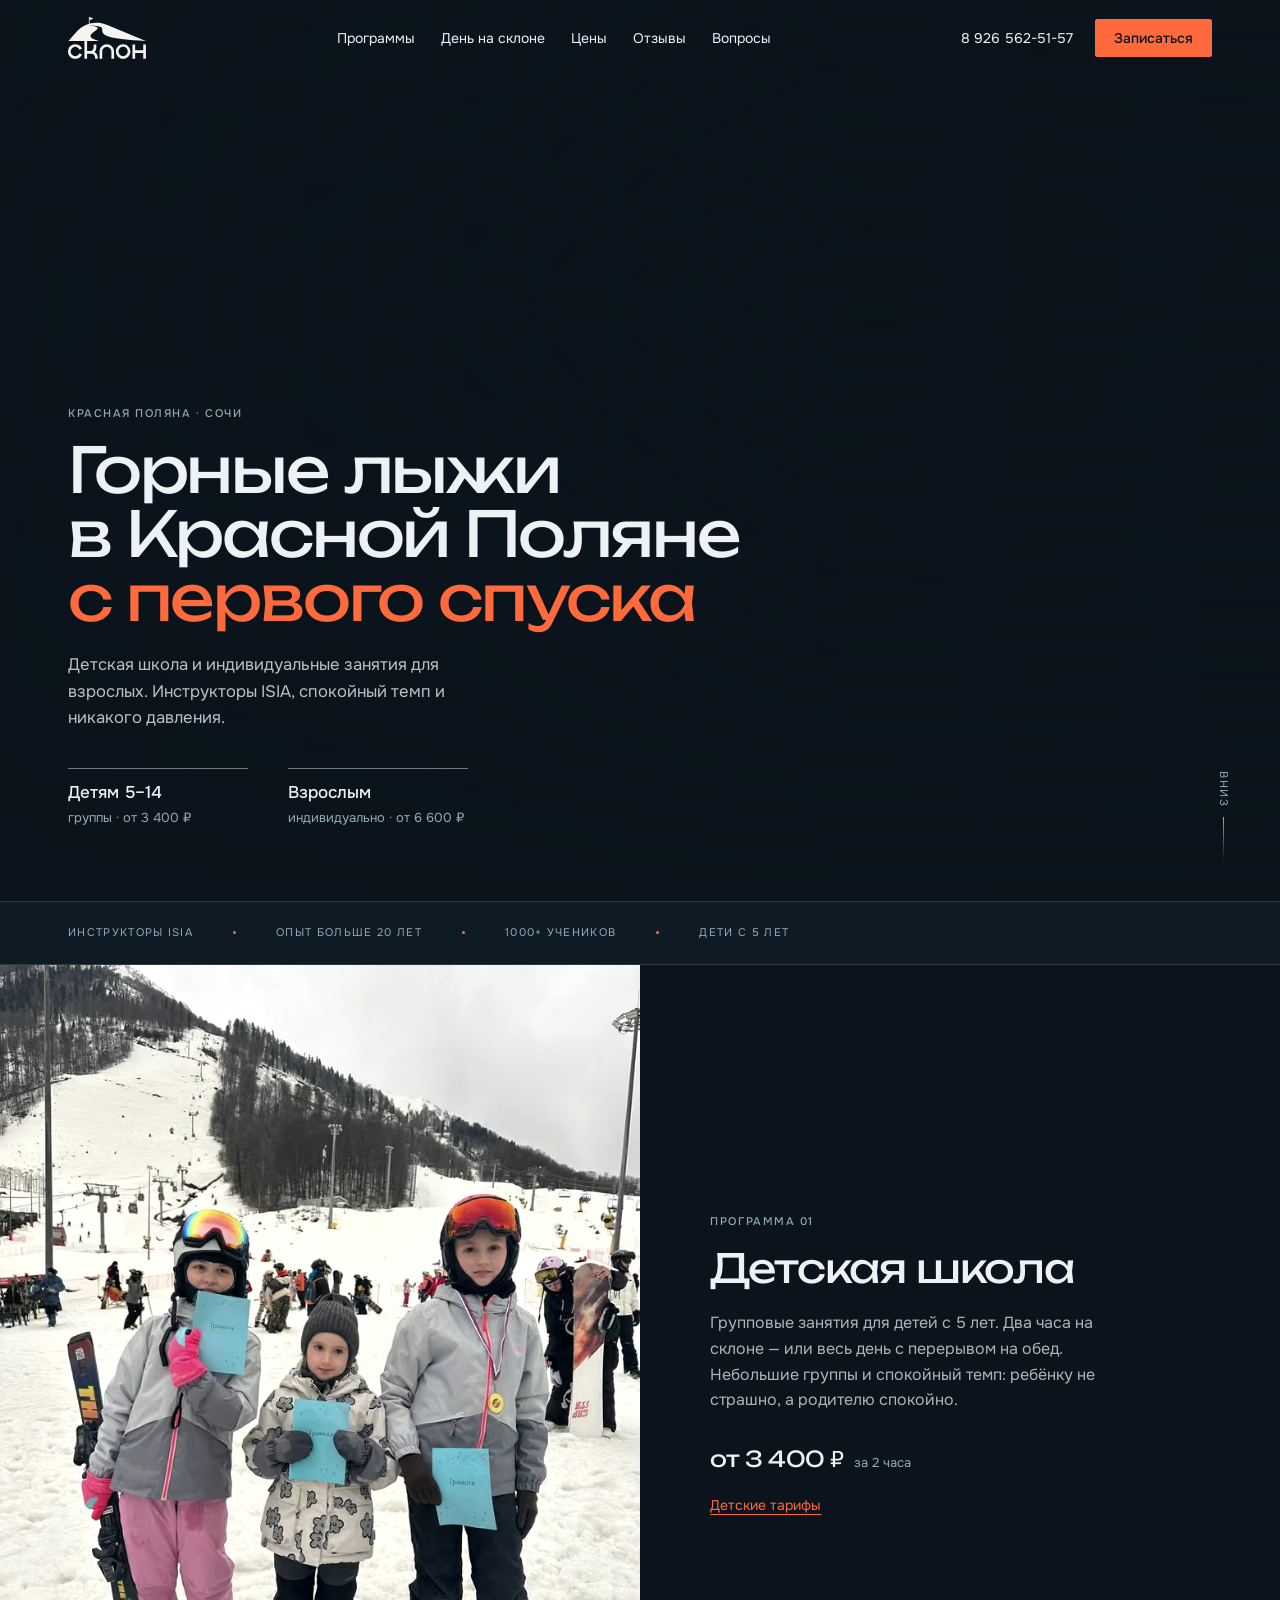
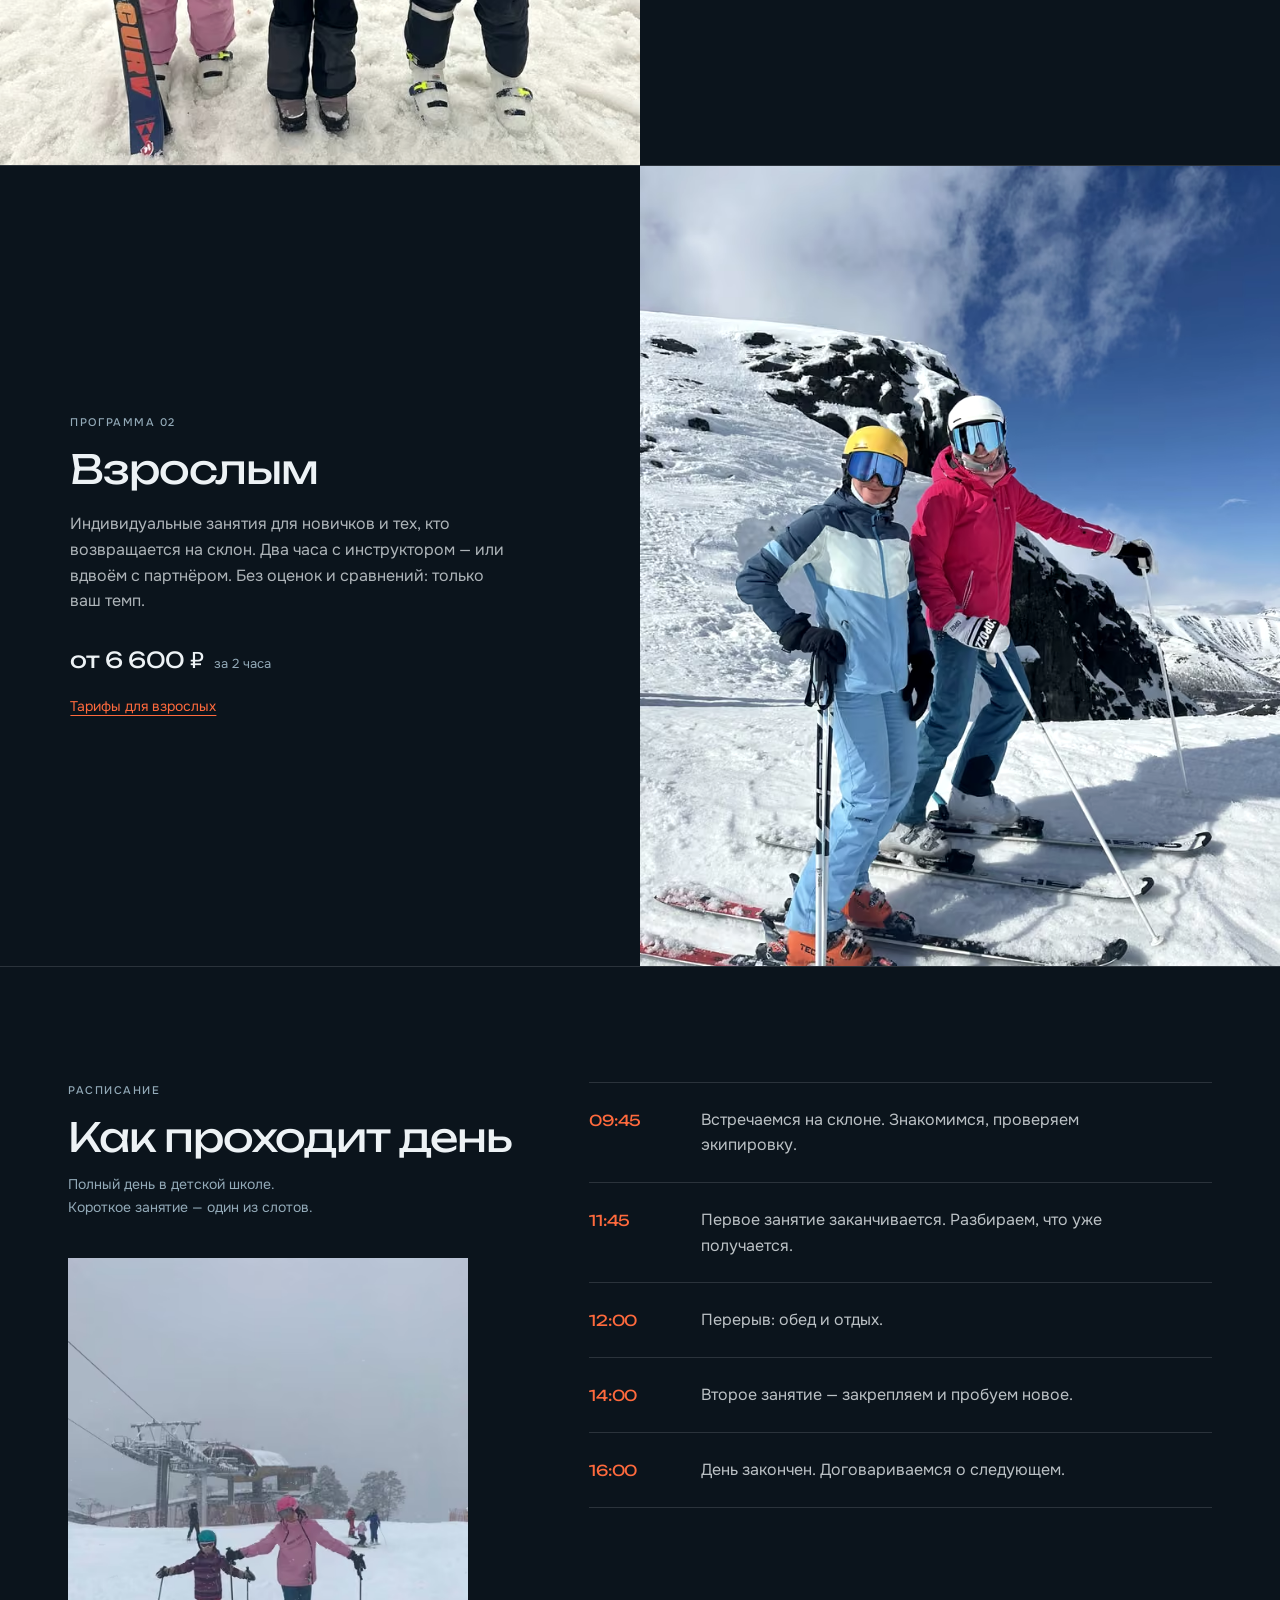
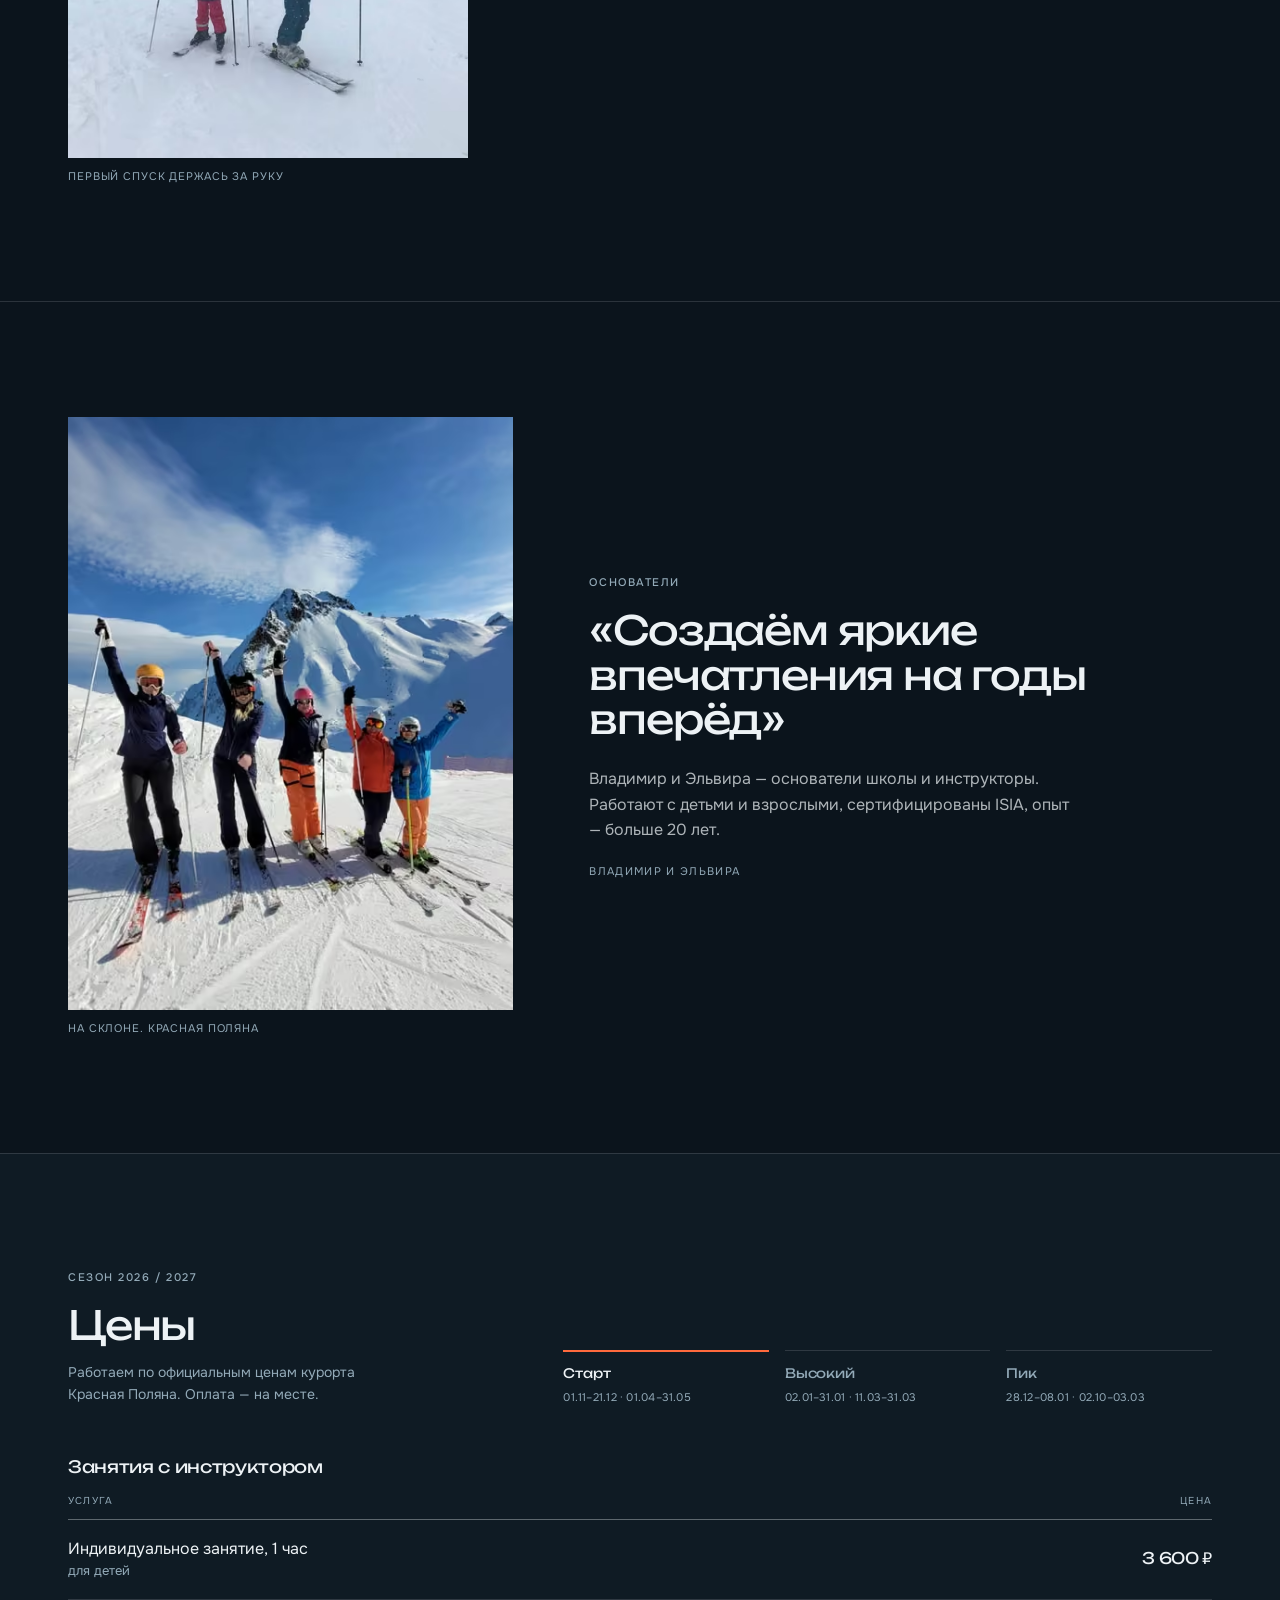
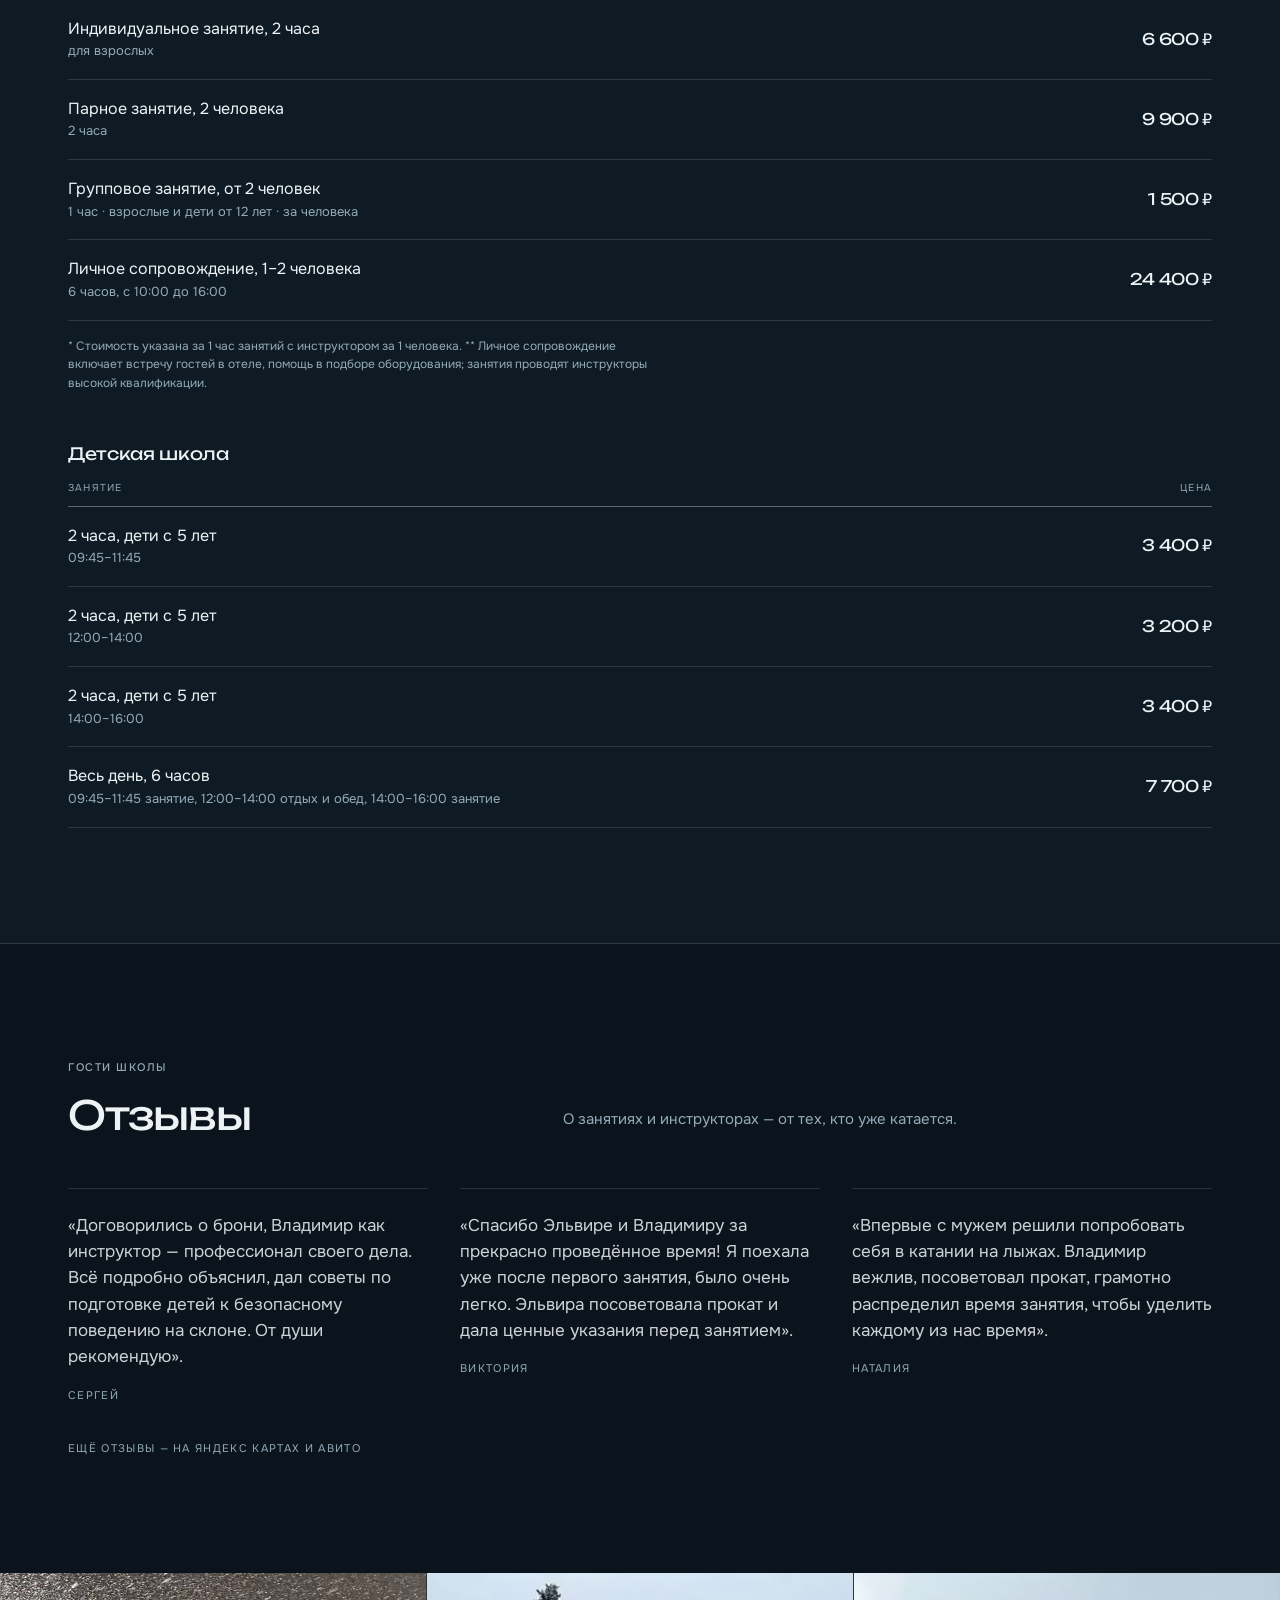
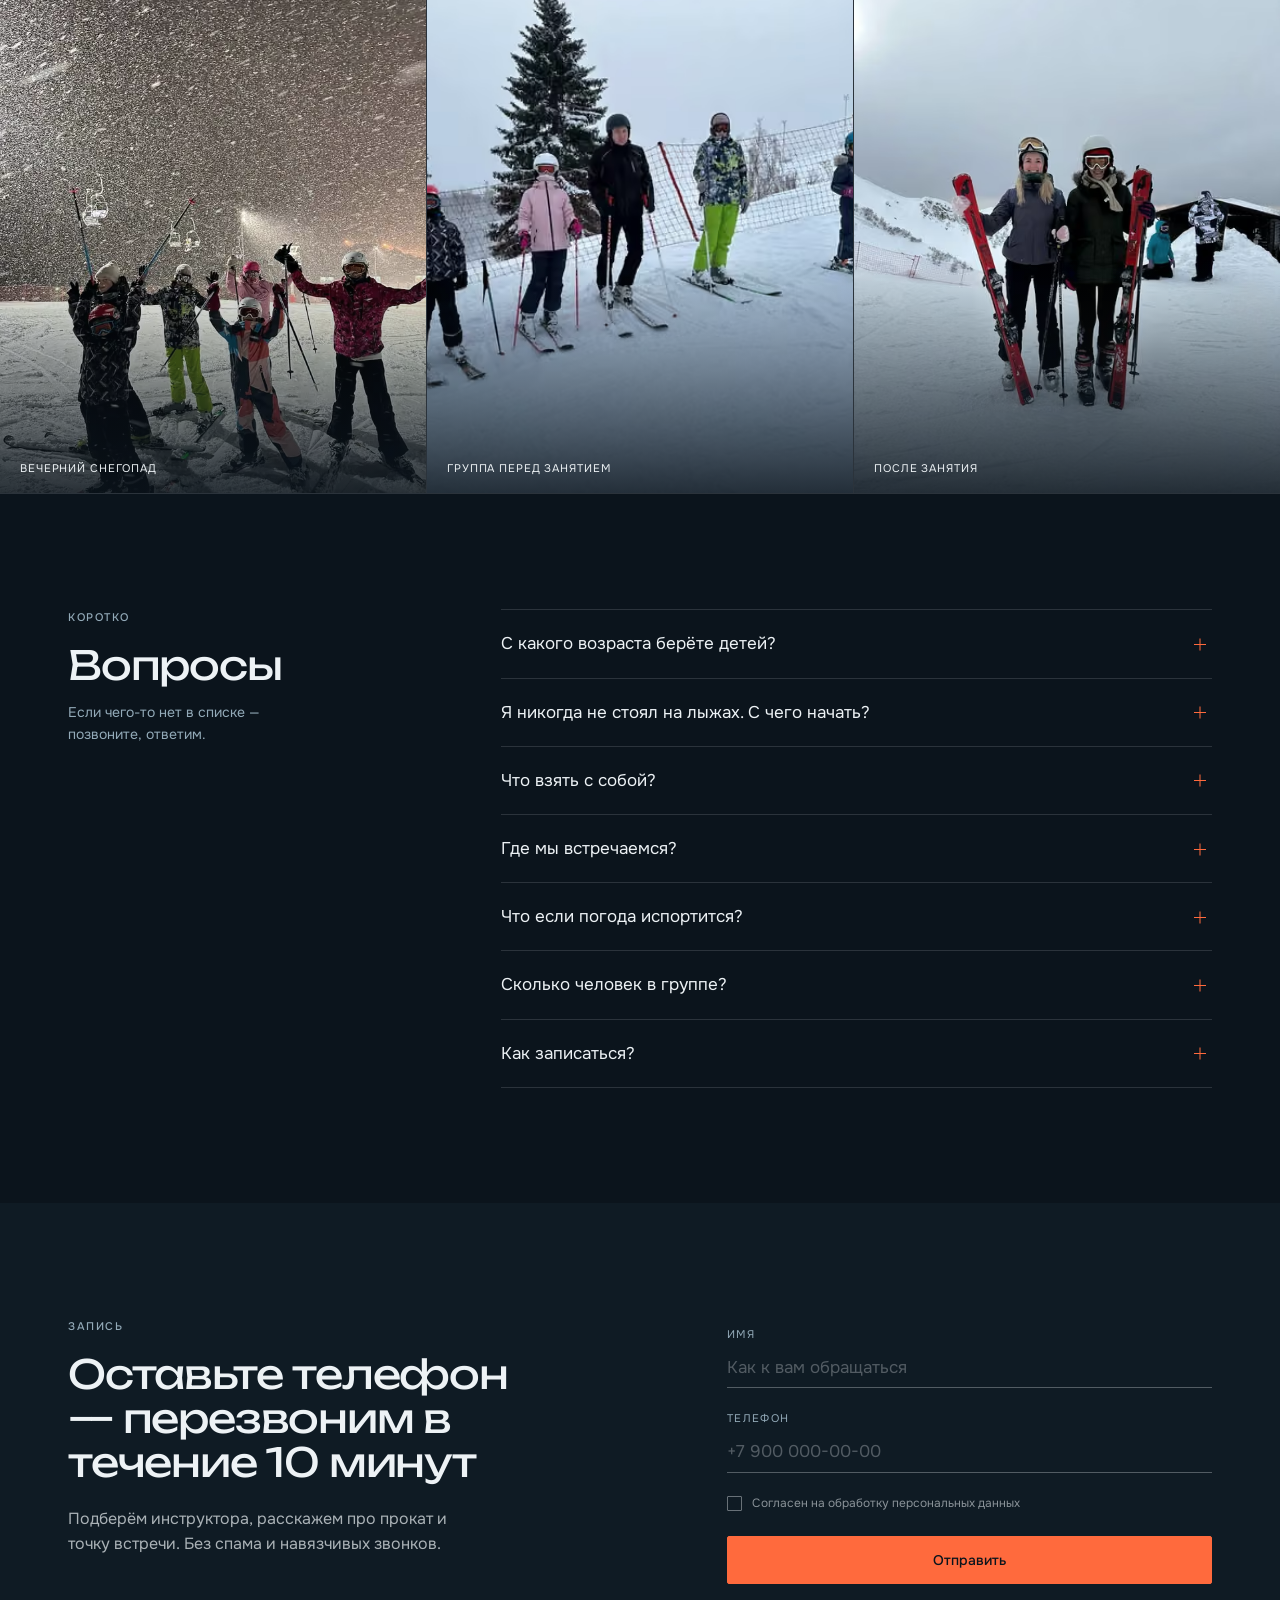
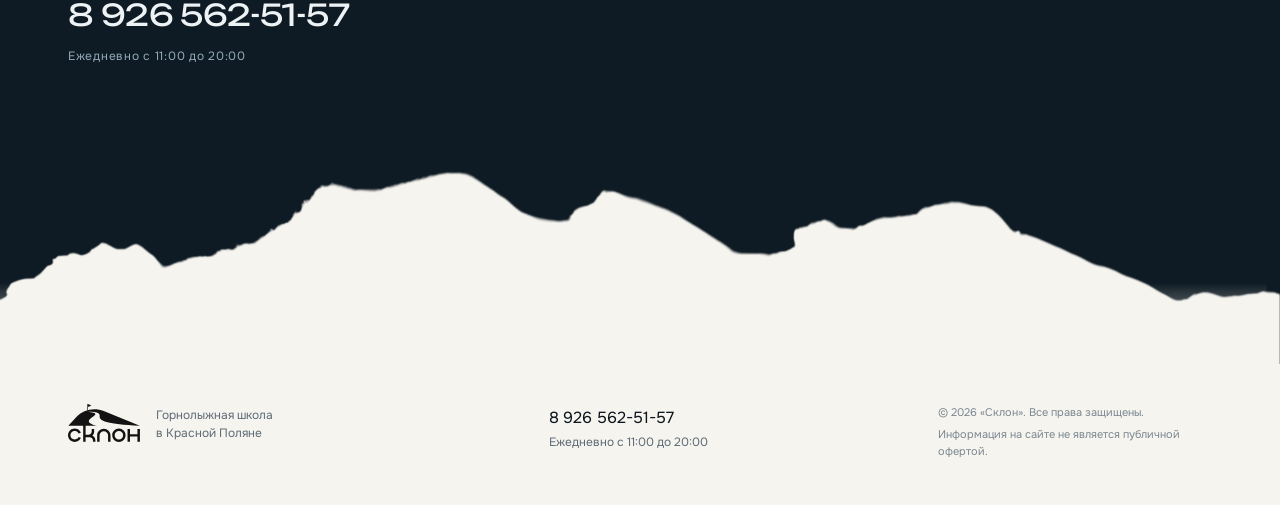
==== v1/index.html @ db945134 "Preview: three design variants" ====
<!DOCTYPE html>
<html lang="ru">
<head>
<meta charset="utf-8">
<meta name="viewport" content="width=device-width, initial-scale=1">
<title>Склон — горнолыжная школа в Красной Поляне. Дети и взрослые</title>
<meta name="description" content="Горнолыжная школа «Склон» в Красной Поляне: занятия для детей с 5 лет и взрослых. Инструкторы ISIA, опыт больше 20 лет. Индивидуально или в группе. Цены и запись.">
<meta name="theme-color" content="#0B141C">
<meta name="format-detection" content="telephone=no">
<meta property="og:type" content="website">
<meta property="og:title" content="Склон — горнолыжная школа в Красной Поляне">
<meta property="og:description" content="Детская школа и индивидуальные занятия для взрослых. Инструкторы ISIA, 1000+ учеников.">
<meta property="og:image" content="../assets/img/og-1200.jpg">
<link rel="icon" href="../assets/img/favicon.svg" type="image/svg+xml">
<link rel="preload" href="../assets/fonts/unbounded-400-cyr.woff2" as="font" type="font/woff2" crossorigin>
<link rel="preload" href="../assets/fonts/onest-400-cyr.woff2" as="font" type="font/woff2" crossorigin>
<link rel="preload" as="image" href="../assets/img/wide-2000.avif" type="image/avif">
<link rel="stylesheet" href="style.css">
<script>document.documentElement.classList.add('js')</script>
</head>
<body>
<a class="skip" href="#main">Перейти к содержанию</a>

<header class="hdr" id="top">
  <div class="wrap hdr__in">
    <a class="hdr__logo" href="#top" aria-label="Склон — на главную">
      <img src="../assets/img/logo-light.svg" alt="Склон" width="78" height="41">
    </a>
    <nav class="nav" aria-label="Основная навигация">
      <a href="#programs">Программы</a>
      <a href="#day">День на склоне</a>
      <a href="#prices">Цены</a>
      <a href="#reviews">Отзывы</a>
      <a href="#faq">Вопросы</a>
    </nav>
    <div class="hdr__side">
      <a class="hdr__tel" href="tel:+79265625157">8 926 562-51-57</a>
      <a class="btn btn--sm" href="#booking">Записаться</a>
      <button class="burger" type="button" aria-expanded="false" aria-controls="mnav" aria-label="Открыть меню">
        <span></span><span></span>
      </button>
    </div>
  </div>
  <div class="mnav" id="mnav" aria-hidden="true">
    <nav class="mnav__nav" aria-label="Мобильная навигация">
      <a href="#programs">Программы</a>
      <a href="#day">День на склоне</a>
      <a href="#prices">Цены</a>
      <a href="#reviews">Отзывы</a>
      <a href="#faq">Вопросы</a>
    </nav>
    <div class="mnav__foot">
      <a class="mnav__tel" href="tel:+79265625157">8 926 562-51-57</a>
      <a class="btn" href="#booking">Записаться</a>
    </div>
  </div>
</header>

<main id="main">

  <section class="hero">
    <div class="hero__bg">
      <picture>
        <source type="image/avif" srcset="../assets/img/wide-1000.avif 1000w, ../assets/img/wide-1600.avif 1600w, ../assets/img/wide-2000.avif 2000w" sizes="100vw">
        <source type="image/webp" srcset="../assets/img/wide-1000.webp 1000w, ../assets/img/wide-1600.webp 1600w, ../assets/img/wide-2000.webp 2000w" sizes="100vw">
        <img src="../assets/img/wide-2000.jpg" width="2000" height="1125" alt="Две лыжницы на вершине в солнечный день" fetchpriority="high" decoding="async">
      </picture>
    </div>
    <div class="wrap hero__content">
      <p class="kicker">Красная Поляна · Сочи</p>
      <h1 class="hero__title">
        <span class="line">Горные лыжи</span>
        <span class="line">в Красной Поляне</span>
        <span class="line"><em>с первого спуска</em></span>
      </h1>
      <p class="hero__lead">Детская школа и индивидуальные занятия для взрослых. Инструкторы ISIA, спокойный темп и никакого давления.</p>
      <div class="doors">
        <a class="door" href="#kids"><span class="door__t">Детям 5–14</span><span class="door__s">группы · от 3 400 ₽</span></a>
        <a class="door" href="#adults"><span class="door__t">Взрослым</span><span class="door__s">индивидуально · от 6 600 ₽</span></a>
      </div>
    </div>
    <div class="hero__scroll" aria-hidden="true"><span>Вниз</span></div>
  </section>

  <div class="ribbon">
    <div class="wrap ribbon__in">
      <span>Инструкторы ISIA</span>
      <span>Опыт больше 20 лет</span>
      <span>1000+ учеников</span>
      <span>Дети с 5 лет</span>
    </div>
  </div>

  <section id="programs">
    <article class="program" id="kids">
      <figure class="program__media">
        <picture>
          <source type="image/avif" srcset="../assets/img/kids-520.avif 520w, ../assets/img/kids-780.avif 780w" sizes="(max-width: 900px) 100vw, 50vw">
          <source type="image/webp" srcset="../assets/img/kids-520.webp 520w, ../assets/img/kids-780.webp 780w" sizes="(max-width: 900px) 100vw, 50vw">
          <img src="../assets/img/kids-780.jpg" width="780" height="975" alt="Трое детей с грамотами после занятия на снегу" loading="lazy" decoding="async">
        </picture>
      </figure>
      <div class="program__text">
        <p class="kicker">Программа 01</p>
        <h2 class="h2">Детская школа</h2>
        <p class="program__lead">Групповые занятия для детей с 5 лет. Два часа на склоне — или весь день с перерывом на обед. Небольшие группы и спокойный темп: ребёнку не страшно, а родителю спокойно.</p>
        <p class="program__price">от 3 400 ₽ <span>за 2 часа</span></p>
        <a class="link" href="#prices">Детские тарифы</a>
      </div>
    </article>

    <article class="program program--rev" id="adults">
      <figure class="program__media">
        <picture>
          <source type="image/avif" srcset="../assets/img/adults-520.avif 520w, ../assets/img/adults-780.avif 780w" sizes="(max-width: 900px) 100vw, 50vw">
          <source type="image/webp" srcset="../assets/img/adults-520.webp 520w, ../assets/img/adults-780.webp 780w" sizes="(max-width: 900px) 100vw, 50vw">
          <img src="../assets/img/adults-780.jpg" width="780" height="975" alt="Две лыжницы на вершине в солнечный день" loading="lazy" decoding="async">
        </picture>
      </figure>
      <div class="program__text">
        <p class="kicker">Программа 02</p>
        <h2 class="h2">Взрослым</h2>
        <p class="program__lead">Индивидуальные занятия для новичков и тех, кто возвращается на склон. Два часа с инструктором — или вдвоём с партнёром. Без оценок и сравнений: только ваш темп.</p>
        <p class="program__price">от 6 600 ₽ <span>за 2 часа</span></p>
        <a class="link" href="#prices">Тарифы для взрослых</a>
      </div>
    </article>
  </section>

  <section class="day" id="day">
    <div class="wrap day__grid">
      <div class="day__text">
        <p class="kicker">Расписание</p>
        <h2 class="h2">Как проходит день</h2>
        <p class="day__note">Полный день в детской школе. Короткое занятие — один из слотов.</p>
        <figure class="day__media">
          <picture>
            <source type="image/avif" srcset="../assets/img/day-480.avif 480w, ../assets/img/day-720.avif 720w" sizes="(max-width: 900px) 100vw, 36vw">
            <source type="image/webp" srcset="../assets/img/day-480.webp 480w, ../assets/img/day-720.webp 720w" sizes="(max-width: 900px) 100vw, 36vw">
            <img src="../assets/img/day-720.jpg" width="720" height="900" alt="Инструктор держит за руку ребёнка на склоне во время снегопада" loading="lazy" decoding="async">
          </picture>
          <figcaption>Первый спуск держась за руку</figcaption>
        </figure>
      </div>
      <ol class="timeline">
        <li><span class="timeline__time">09:45</span><p>Встречаемся на склоне. Знакомимся, проверяем экипировку.</p></li>
        <li><span class="timeline__time">11:45</span><p>Первое занятие заканчивается. Разбираем, что уже получается.</p></li>
        <li><span class="timeline__time">12:00</span><p>Перерыв: обед и отдых.</p></li>
        <li><span class="timeline__time">14:00</span><p>Второе занятие — закрепляем и пробуем новое.</p></li>
        <li><span class="timeline__time">16:00</span><p>День закончен. Договариваемся о следующем.</p></li>
      </ol>
    </div>
  </section>

  <section class="wrap team" id="team">
    <figure class="team__media">
      <picture>
        <source type="image/avif" srcset="../assets/img/team-480.avif 480w, ../assets/img/team-720.avif 720w" sizes="(max-width: 900px) 100vw, 34vw">
        <source type="image/webp" srcset="../assets/img/team-480.webp 480w, ../assets/img/team-720.webp 720w" sizes="(max-width: 900px) 100vw, 34vw">
        <img src="../assets/img/team-720.jpg" width="720" height="960" alt="Группа лыжников на склоне поднимает руки на фоне вершины" loading="lazy" decoding="async">
      </picture>
      <figcaption>На склоне. Красная Поляна</figcaption>
    </figure>
    <div class="team__text">
      <p class="kicker">Основатели</p>
      <blockquote class="team__quote">«Создаём яркие впечатления на годы вперёд»</blockquote>
      <p class="team__body">Владимир и Эльвира — основатели школы и инструкторы. Работают с детьми и взрослыми, сертифицированы ISIA, опыт — больше 20 лет.</p>
      <p class="team__sign">Владимир и Эльвира</p>
    </div>
  </section>

  <section class="prices" id="prices">
    <div class="wrap">
      <div class="prices__head">
        <div>
          <p class="kicker">Сезон 2026 / 2027</p>
          <h2 class="h2">Цены</h2>
          <p class="prices__note">Работаем по официальным ценам курорта Красная Поляна. Оплата — на месте.</p>
        </div>
        <div class="seasons" role="tablist" aria-label="Сезон">
          <button class="season is-active" type="button" role="tab" id="tab-s" aria-selected="true" aria-controls="price-instructor price-kids" data-season="s">
            <span class="season__name">Старт</span>
            <span class="season__dates">01.11–21.12 · 01.04–31.05</span>
          </button>
          <button class="season" type="button" role="tab" id="tab-h" aria-selected="false" aria-controls="price-instructor price-kids" data-season="h" tabindex="-1">
            <span class="season__name">Высокий</span>
            <span class="season__dates">02.01–31.01 · 11.03–31.03</span>
          </button>
          <button class="season" type="button" role="tab" id="tab-p" aria-selected="false" aria-controls="price-instructor price-kids" data-season="p" tabindex="-1">
            <span class="season__name">Пик</span>
            <span class="season__dates">28.12–08.01 · 02.10–03.03</span>
          </button>
        </div>
      </div>

      <div class="price-block">
        <h3 class="price-block__title" id="price-instructor">Занятия с инструктором</h3>
        <table class="ptable">
          <thead><tr><th scope="col">Услуга</th><th scope="col">Цена</th></tr></thead>
          <tbody>
            <tr><th scope="row"><span>Индивидуальное занятие, 1 час</span><small>для детей</small></th><td class="num" data-s="3600" data-h="4200" data-p="4800">3 600 ₽</td></tr>
            <tr><th scope="row"><span>Индивидуальное занятие, 2 часа</span><small>для взрослых</small></th><td class="num" data-s="6600" data-h="7400" data-p="8600">6 600 ₽</td></tr>
            <tr><th scope="row"><span>Парное занятие, 2 человека</span><small>2 часа</small></th><td class="num" data-s="9900" data-h="11100" data-p="13200">9 900 ₽</td></tr>
            <tr><th scope="row"><span>Групповое занятие, от 2 человек</span><small>1 час · взрослые и дети от 12 лет · за человека</small></th><td class="num" data-s="1500" data-h="1600" data-p="1700">1 500 ₽</td></tr>
            <tr><th scope="row"><span>Личное сопровождение, 1–2 человека</span><small>6 часов, с 10:00 до 16:00</small></th><td class="num" data-s="24400" data-h="27800" data-p="32400">24 400 ₽</td></tr>
          </tbody>
        </table>
        <p class="note">* Стоимость указана за 1 час занятий с инструктором за 1 человека. ** Личное сопровождение включает встречу гостей в отеле, помощь в подборе оборудования; занятия проводят инструкторы высокой квалификации.</p>
      </div>

      <div class="price-block">
        <h3 class="price-block__title" id="price-kids">Детская школа</h3>
        <table class="ptable">
          <thead><tr><th scope="col">Занятие</th><th scope="col">Цена</th></tr></thead>
          <tbody>
            <tr><th scope="row"><span>2 часа, дети с 5 лет</span><small>09:45–11:45</small></th><td class="num" data-s="3400" data-h="3600" data-p="4000">3 400 ₽</td></tr>
            <tr><th scope="row"><span>2 часа, дети с 5 лет</span><small>12:00–14:00</small></th><td class="num" data-s="3200" data-h="3400" data-p="3800">3 200 ₽</td></tr>
            <tr><th scope="row"><span>2 часа, дети с 5 лет</span><small>14:00–16:00</small></th><td class="num" data-s="3400" data-h="3600" data-p="4000">3 400 ₽</td></tr>
            <tr><th scope="row"><span>Весь день, 6 часов</span><small>09:45–11:45 занятие, 12:00–14:00 отдых и обед, 14:00–16:00 занятие</small></th><td class="num" data-s="7700" data-h="8500" data-p="9800">7 700 ₽</td></tr>
          </tbody>
        </table>
      </div>
    </div>
  </section>

  <section class="reviews" id="reviews">
    <div class="wrap">
      <div class="sec-head">
        <div><p class="kicker">Гости школы</p><h2 class="h2">Отзывы</h2></div>
        <p class="sec-head__note">О занятиях и инструкторах — от тех, кто уже катается.</p>
      </div>
      <div class="quotes">
        <figure class="quote">
          <blockquote>«Договорились о брони, Владимир как инструктор — профессионал своего дела. Всё подробно объяснил, дал советы по подготовке детей к безопасному поведению на склоне. От души рекомендую».</blockquote>
          <figcaption>Сергей</figcaption>
        </figure>
        <figure class="quote">
          <blockquote>«Спасибо Эльвире и Владимиру за прекрасно проведённое время! Я поехала уже после первого занятия, было очень легко. Эльвира посоветовала прокат и дала ценные указания перед занятием».</blockquote>
          <figcaption>Виктория</figcaption>
        </figure>
        <figure class="quote">
          <blockquote>«Впервые с мужем решили попробовать себя в катании на лыжах. Владимир вежлив, посоветовал прокат, грамотно распределил время занятия, чтобы уделить каждому из нас время».</blockquote>
          <figcaption>Наталия</figcaption>
        </figure>
      </div>
      <p class="proof">Ещё отзывы — на Яндекс Картах и Авито</p>
    </div>
  </section>

  <section class="gallery" id="gallery" aria-label="Фотографии со склона">
    <figure>
      <picture>
        <source type="image/avif" srcset="../assets/img/night-640.avif 640w" sizes="(max-width: 900px) 100vw, 33vw">
        <source type="image/webp" srcset="../assets/img/night-640.webp 640w" sizes="(max-width: 900px) 100vw, 33vw">
        <img src="../assets/img/night-640.jpg" width="640" height="800" alt="Группа лыжников под снегопадом вечером" loading="lazy" decoding="async">
      </picture>
      <figcaption>Вечерний снегопад</figcaption>
    </figure>
    <figure>
      <picture>
        <source type="image/avif" srcset="../assets/img/lineup-720.avif 720w, ../assets/img/lineup-1080.avif 1080w" sizes="(max-width: 900px) 100vw, 34vw">
        <source type="image/webp" srcset="../assets/img/lineup-720.webp 720w, ../assets/img/lineup-1080.webp 1080w" sizes="(max-width: 900px) 100vw, 34vw">
        <img src="../assets/img/lineup-1080.jpg" width="1080" height="720" alt="Группа детей и взрослых на склоне в пасмурный день" loading="lazy" decoding="async">
      </picture>
      <figcaption>Группа перед занятием</figcaption>
    </figure>
    <figure>
      <picture>
        <source type="image/avif" srcset="../assets/img/women-520.avif 520w, ../assets/img/women-780.avif 780w" sizes="(max-width: 900px) 100vw, 33vw">
        <source type="image/webp" srcset="../assets/img/women-520.webp 520w, ../assets/img/women-780.webp 780w" sizes="(max-width: 900px) 100vw, 33vw">
        <img src="../assets/img/women-780.jpg" width="780" height="975" alt="Две лыжницы с лыжами в руках на склоне" loading="lazy" decoding="async">
      </picture>
      <figcaption>После занятия</figcaption>
    </figure>
  </section>

  <section class="faq" id="faq">
    <div class="wrap faq__grid">
      <div class="faq__head">
        <p class="kicker">Коротко</p>
        <h2 class="h2">Вопросы</h2>
        <p class="faq__note">Если чего-то нет в списке — позвоните, ответим.</p>
      </div>
      <div class="faq__list">
        <details><summary>С какого возраста берёте детей?</summary><p>С 5 лет. Для самых маленьких — короткие занятия по 2 часа, чтобы не уставали.</p></details>
        <details><summary>Я никогда не стоял на лыжах. С чего начать?</summary><p>С индивидуального занятия: инструктор оценит уровень и подберёт темп. Большинство наших учеников начинают с нуля.</p></details>
        <details><summary>Что взять с собой?</summary><p>Тёплую одежду, шлем и очки. Лыжи и ботинки можно взять в прокате — подскажем, где. Точный список пришлём после брони.</p></details>
        <details><summary>Где мы встречаемся?</summary><p>На курорте Красная Поляна. Точное место и время инструктор подтвердит после брони.</p></details>
        <details><summary>Что если погода испортится?</summary><p>Если подъёмники закрыты, перенесём занятие на другой день или время.</p></details>
        <details><summary>Сколько человек в группе?</summary><p>Группы небольшие, от 2 человек. Точный состав зависит от даты и программы.</p></details>
        <details><summary>Как записаться?</summary><p>Оставьте телефон — перезвоним в течение 10 минут. Или позвоните сами: <a class="link" href="tel:+79265625157">8 926 562-51-57</a>.</p></details>
      </div>
    </div>
  </section>

  <section class="booking" id="booking">
    <div class="wrap booking__grid">
      <div class="booking__text">
        <p class="kicker">Запись</p>
        <h2 class="h2">Оставьте телефон — перезвоним в течение 10 минут</h2>
        <p class="booking__lead">Подберём инструктора, расскажем про прокат и точку встречи. Без спама и навязчивых звонков.</p>
        <a class="booking__tel" href="tel:+79265625157">8 926 562-51-57</a>
        <p class="booking__hours">Ежедневно с 11:00 до 20:00</p>
      </div>
      <form class="form" novalidate>
        <div class="field"><label for="name">Имя</label><input id="name" name="name" type="text" autocomplete="name" placeholder="Как к вам обращаться"></div>
        <div class="field"><label for="phone">Телефон</label><input id="phone" name="phone" type="tel" inputmode="tel" autocomplete="tel" placeholder="+7 900 000-00-00" required></div>
        <label class="check"><input type="checkbox" required><span>Согласен на обработку персональных данных</span></label>
        <button class="btn btn--wide" type="submit">Отправить</button>
        <p class="form__note" role="status" aria-live="polite"></p>
      </form>
    </div>
    <div class="ridge" aria-hidden="true"></div>
  </section>

</main>

<footer class="footer">
  <div class="wrap footer__in">
    <div class="footer__brand">
      <img src="../assets/img/logo.svg" alt="Склон" width="72" height="38">
      <p>Горнолыжная школа<br>в Красной Поляне</p>
    </div>
    <div class="footer__contacts">
      <a href="tel:+79265625157">8 926 562-51-57</a>
      <p>Ежедневно с 11:00 до 20:00</p>
    </div>
    <div class="footer__legal">
      <p>© 2026 «Склон». Все права защищены.</p>
      <p>Информация на сайте не является публичной офертой.</p>
    </div>
  </div>
</footer>

<script src="main.js" defer></script>
</body>
</html>
---- v1/style.css ----
/* ============================================================
   Склон — вариант 1 «Вертикаль»
   Тёмный кинематографичный. Unbounded + Onest. Один акцент.
   ============================================================ */

@font-face{font-family:Unbounded;font-style:normal;font-weight:400;font-display:swap;src:url(../assets/fonts/unbounded-400-cyr.woff2) format("woff2");unicode-range:U+0301,U+0400-045F,U+0490-0491,U+04B0-04B1,U+2116}
@font-face{font-family:Unbounded;font-style:normal;font-weight:400;font-display:swap;src:url(../assets/fonts/unbounded-400-lat.woff2) format("woff2");unicode-range:U+0000-00FF,U+0131,U+0152-0153,U+02BB-02BC,U+02C6,U+02DA,U+02DC,U+0304,U+0308,U+0329,U+2000-206F,U+20AC,U+2122,U+2191,U+2193,U+2212,U+2215,U+FEFF,U+FFFD}
@font-face{font-family:Unbounded;font-style:normal;font-weight:500;font-display:swap;src:url(../assets/fonts/unbounded-500-cyr.woff2) format("woff2");unicode-range:U+0301,U+0400-045F,U+0490-0491,U+04B0-04B1,U+2116}
@font-face{font-family:Unbounded;font-style:normal;font-weight:500;font-display:swap;src:url(../assets/fonts/unbounded-500-lat.woff2) format("woff2");unicode-range:U+0000-00FF,U+0131,U+0152-0153,U+02BB-02BC,U+02C6,U+02DA,U+02DC,U+0304,U+0308,U+0329,U+2000-206F,U+20AC,U+2122,U+2191,U+2193,U+2212,U+2215,U+FEFF,U+FFFD}
@font-face{font-family:Onest;font-style:normal;font-weight:400;font-display:swap;src:url(../assets/fonts/onest-400-cyr.woff2) format("woff2");unicode-range:U+0301,U+0400-045F,U+0490-0491,U+04B0-04B1,U+2116}
@font-face{font-family:Onest;font-style:normal;font-weight:400;font-display:swap;src:url(../assets/fonts/onest-400-lat.woff2) format("woff2");unicode-range:U+0000-00FF,U+0131,U+0152-0153,U+02BB-02BC,U+02C6,U+02DA,U+02DC,U+0304,U+0308,U+0329,U+2000-206F,U+20AC,U+2122,U+2191,U+2193,U+2212,U+2215,U+FEFF,U+FFFD}
@font-face{font-family:Onest;font-style:normal;font-weight:500;font-display:swap;src:url(../assets/fonts/onest-500-cyr.woff2) format("woff2");unicode-range:U+0301,U+0400-045F,U+0490-0491,U+04B0-04B1,U+2116}
@font-face{font-family:Onest;font-style:normal;font-weight:500;font-display:swap;src:url(../assets/fonts/onest-500-lat.woff2) format("woff2");unicode-range:U+0000-00FF,U+0131,U+0152-0153,U+02BB-02BC,U+02C6,U+02DA,U+02DC,U+0304,U+0308,U+0329,U+2000-206F,U+20AC,U+2122,U+2191,U+2193,U+2212,U+2215,U+FEFF,U+FFFD}

:root{
  --night:#0B141C;
  --night-2:#0F1B24;
  --snow:#EDF2F5;
  --ice:#93AAB8;
  --line:rgba(237,242,245,.14);
  --accent:#FF6A3D;
  --accent-d:#E85A2E;
  --paper:#F6F4EF;
  --disp:Unbounded,Impact,sans-serif;
  --sans:Onest,"Segoe UI",Arial,sans-serif;
  --wrap:1240px;
  --gutter:clamp(20px,4vw,48px);
  --fs-h1:clamp(34px,4.9vw,66px);
  --fs-h2:clamp(26px,3.2vw,40px);
  --fs-body:17px;
}

*,*::before,*::after{box-sizing:border-box}
html{-webkit-text-size-adjust:100%;scroll-behavior:smooth}
body{margin:0;background:var(--night);color:var(--snow);font-family:var(--sans);font-size:var(--fs-body);line-height:1.6;-webkit-font-smoothing:antialiased}
img{display:block;max-width:100%;height:auto}
a{color:inherit;text-decoration:none}
button{font:inherit;color:inherit}
::selection{background:var(--accent);color:var(--night)}

.wrap{width:100%;max-width:var(--wrap);margin-inline:auto;padding-inline:var(--gutter)}
section[id],article[id]{scroll-margin-top:92px}
.skip{position:absolute;left:16px;top:-60px;z-index:100;background:var(--snow);color:var(--night);padding:10px 16px;font-size:14px}
.skip:focus{top:12px}

.kicker{margin:0 0 16px;font-size:11px;font-weight:500;letter-spacing:.14em;text-transform:uppercase;color:var(--ice)}
.h2{font-family:var(--disp);font-weight:400;font-size:var(--fs-h2);line-height:1.1;letter-spacing:-.03em;margin:0;text-wrap:balance}
.link{display:inline-block;font-size:14px;color:var(--accent);text-decoration:underline;text-underline-offset:4px;text-decoration-thickness:1px;transition:color .2s}
.link:hover{color:#FF8A66}

/* ---------- header ---------- */
.hdr{position:sticky;top:0;z-index:50;background:transparent;border-bottom:1px solid transparent;transition:background .25s,border-color .25s}
.hdr.is-scrolled{background:var(--night);border-bottom-color:var(--line)}
.hdr__in{display:grid;grid-template-columns:auto 1fr auto;align-items:center;gap:32px;height:76px}
.hdr__logo img{width:78px}
.nav{display:flex;justify-content:center;gap:26px;font-size:14px}
.nav a{color:var(--snow);padding-block:6px;background:linear-gradient(currentColor,currentColor) 0 100%/0 1px no-repeat;transition:background-size .25s}
.nav a:hover,.nav a:focus-visible{background-size:100% 1px}
.hdr__side{display:flex;align-items:center;gap:22px}
.hdr__tel{font-size:14px;font-variant-numeric:tabular-nums;white-space:nowrap}
.hdr__tel:hover{color:var(--accent)}
.btn{display:inline-flex;align-items:center;justify-content:center;background:var(--accent);color:var(--night);border:1px solid var(--accent);border-radius:2px;padding:14px 24px;font:500 14px/1 var(--sans);cursor:pointer;transition:background .2s,border-color .2s}
.btn:hover{background:var(--accent-d);border-color:var(--accent-d)}
.btn--sm{padding:11px 18px}
.btn--wide{width:100%;padding-block:16px}
.btn:focus-visible{outline:2px solid var(--snow);outline-offset:3px}
.burger{display:none;background:none;border:0;width:32px;height:32px;padding:6px;cursor:pointer}
.burger span{display:block;height:1px;background:var(--snow);margin:6px 0;transition:transform .25s}
.burger.is-open span:first-child{transform:translateY(3.5px) rotate(45deg)}
.burger.is-open span:last-child{transform:translateY(-3.5px) rotate(-45deg)}
.mnav{display:none}

/* ---------- hero ---------- */
.hero{position:relative;min-height:100svh;margin-top:-76px;padding-top:76px;display:flex;align-items:flex-end;overflow:hidden}
.hero__bg{position:absolute;inset:0;z-index:0}
.hero__bg img{width:100%;height:100%;object-fit:cover;object-position:center 42%}
.hero::before{content:"";position:absolute;inset:0;z-index:1;background:linear-gradient(90deg,rgba(11,20,28,.86) 0%,rgba(11,20,28,.55) 38%,rgba(11,20,28,.08) 66%,transparent 100%)}
.hero::after{content:"";position:absolute;inset:0;z-index:1;background:linear-gradient(180deg,rgba(11,20,28,.62) 0%,rgba(11,20,28,.12) 34%,rgba(11,20,28,.55) 66%,rgba(11,20,28,.96) 100%)}
.hero__content{position:relative;z-index:2;padding-bottom:clamp(56px,8vh,96px)}
.hero__title{font-family:var(--disp);font-weight:400;font-size:var(--fs-h1);line-height:1.02;letter-spacing:-.035em;margin:0;max-width:16ch}
.hero__title .line{display:block}
.hero__title em{font-style:normal;color:var(--accent)}
.hero__lead{margin:22px 0 0;max-width:40ch;font-size:clamp(16px,1.3vw,19px);color:rgba(237,242,245,.78)}
.doors{display:flex;gap:40px;margin-top:36px}
.door{border-top:1px solid rgba(237,242,245,.45);padding-top:10px;min-width:180px;transition:border-color .2s}
.door:hover{border-color:var(--accent)}
.door__t{display:block;font-size:17px;font-weight:500}
.door__s{display:block;margin-top:2px;font-size:13px;color:var(--ice)}
.hero__scroll{position:absolute;right:var(--gutter);bottom:40px;z-index:2;display:flex;align-items:center;gap:10px;font-size:11px;letter-spacing:.14em;text-transform:uppercase;color:var(--ice);writing-mode:vertical-rl}
.hero__scroll::after{content:"";width:1px;height:44px;background:linear-gradient(var(--ice),transparent)}

/* ---------- ribbon ---------- */
.ribbon{border-top:1px solid var(--line);border-bottom:1px solid var(--line);background:var(--night-2)}
.ribbon__in{display:flex;flex-wrap:wrap;gap:10px 40px;padding-block:22px;font-size:11px;letter-spacing:.12em;text-transform:uppercase;color:var(--ice)}
.ribbon__in span{display:flex;align-items:center;gap:40px}
.ribbon__in span+span::before{content:"";width:3px;height:3px;background:var(--accent);border-radius:50%}

/* ---------- programs ---------- */
.program{display:grid;grid-template-columns:1fr 1fr;min-height:600px;border-bottom:1px solid var(--line)}
.program__media{margin:0;position:relative;overflow:hidden;background:var(--night-2)}
.program__media img{width:100%;height:100%;object-fit:cover;filter:saturate(.85) contrast(1.05)}
.program__text{display:flex;flex-direction:column;justify-content:center;padding:clamp(32px,5.5vw,88px)}
.program--rev .program__media{order:2}
.program__lead{margin:20px 0 0;max-width:40ch;color:rgba(237,242,245,.72);font-size:16px}
.program__price{font-family:var(--disp);font-size:22px;letter-spacing:-.02em;margin:28px 0 18px}
.program__price span{font-family:var(--sans);font-size:13px;letter-spacing:0;color:var(--ice);margin-left:4px}

/* ---------- day ---------- */
.day{padding-block:clamp(64px,9vw,120px);border-bottom:1px solid var(--line)}
.day__grid{display:grid;grid-template-columns:5fr 7fr;gap:clamp(32px,6vw,80px)}
.day__note{margin:14px 0 0;font-size:14px;color:var(--ice);max-width:30ch}
.day__media{margin:40px 0 0;max-width:400px}
.day__media figcaption,.team__media figcaption,.gallery figcaption{font-size:11px;letter-spacing:.08em;text-transform:uppercase;color:var(--ice);margin-top:10px}
.timeline{list-style:none;margin:0;padding:0}
.timeline li{display:grid;grid-template-columns:88px 1fr;gap:24px;padding:24px 0;border-top:1px solid var(--line)}
.timeline li:last-child{border-bottom:1px solid var(--line)}
.timeline__time{font-family:var(--disp);font-size:15px;letter-spacing:-.02em;color:var(--accent);font-variant-numeric:tabular-nums;padding-top:2px}
.timeline p{margin:0;font-size:16px;color:rgba(237,242,245,.78);max-width:40ch}

/* ---------- team ---------- */
.team{display:grid;grid-template-columns:5fr 7fr;gap:clamp(32px,6vw,80px);align-items:center;padding-block:clamp(64px,9vw,120px)}
.team__media{margin:0}
.team__quote{font-family:var(--disp);font-weight:400;font-size:clamp(24px,3.2vw,40px);line-height:1.12;letter-spacing:-.03em;margin:0 0 24px;max-width:16ch}
.team__body{margin:0;font-size:16px;color:rgba(237,242,245,.72);max-width:44ch}
.team__sign{margin:20px 0 0;font-size:11px;letter-spacing:.12em;text-transform:uppercase;color:var(--ice)}

/* ---------- prices ---------- */
.prices{padding-block:clamp(64px,9vw,120px);background:var(--night-2);border-top:1px solid var(--line);border-bottom:1px solid var(--line)}
.prices__head{display:grid;grid-template-columns:5fr 7fr;gap:32px;align-items:end;margin-bottom:clamp(32px,4vw,48px)}
.prices__note{margin:14px 0 0;font-size:14px;color:var(--ice);max-width:32ch}
.seasons{display:grid;grid-template-columns:repeat(3,1fr);gap:16px}
.season{background:none;border:0;border-top:1px solid var(--line);border-radius:0;padding:12px 0 0;text-align:left;cursor:pointer;color:var(--ice);transition:color .2s,border-color .2s}
.season:hover{color:var(--snow)}
.season.is-active{border-top:2px solid var(--accent);padding-top:11px;color:var(--snow)}
.season__name{display:block;font-family:var(--disp);font-size:13px;letter-spacing:-.01em}
.season__dates{display:block;margin-top:5px;font-size:11px;letter-spacing:.02em;line-height:1.5;color:var(--ice);font-variant-numeric:tabular-nums}
.season:focus-visible{outline:2px solid var(--accent);outline-offset:4px}
.price-block{margin-top:clamp(32px,4vw,48px)}
.price-block__title{font-family:var(--disp);font-weight:400;font-size:17px;letter-spacing:-.02em;margin:0 0 12px}
.ptable{width:100%;border-collapse:collapse}
.ptable thead th{text-align:left;font-size:10px;font-weight:400;letter-spacing:.12em;text-transform:uppercase;color:var(--ice);padding:0 0 10px;border-bottom:1px solid rgba(237,242,245,.35)}
.ptable thead th:last-child{text-align:right;width:180px}
.ptable tbody th{font-weight:400;text-align:left;padding:18px 24px 18px 0;border-bottom:1px solid var(--line)}
.ptable tbody th span{display:block;font-size:16px;line-height:1.4}
.ptable tbody th small{display:block;margin-top:2px;font-size:13px;line-height:1.45;color:var(--ice)}
.ptable td{border-bottom:1px solid var(--line);padding:18px 0;text-align:right;white-space:nowrap;font-family:var(--disp);font-size:16px;letter-spacing:-.02em;font-variant-numeric:tabular-nums}
.note{margin:16px 0 0;font-size:12px;line-height:1.55;color:var(--ice);max-width:74ch}

/* ---------- reviews ---------- */
.reviews{padding-block:clamp(64px,9vw,120px)}
.sec-head{display:grid;grid-template-columns:5fr 7fr;gap:32px;align-items:end;margin-bottom:clamp(32px,4vw,56px)}
.sec-head__note{margin:0;padding-bottom:6px;font-size:15px;color:var(--ice);max-width:44ch}
.quotes{display:grid;grid-template-columns:repeat(3,1fr);gap:32px}
.quote{margin:0;border-top:1px solid var(--line);padding-top:24px}
.quote blockquote{margin:0;font-size:17px;line-height:1.55;color:rgba(237,242,245,.86)}
.quote figcaption{margin-top:16px;font-size:11px;letter-spacing:.12em;text-transform:uppercase;color:var(--ice)}
.proof{margin:36px 0 0;font-size:11px;letter-spacing:.12em;text-transform:uppercase;color:var(--ice)}

/* ---------- gallery ---------- */
.gallery{display:grid;grid-template-columns:repeat(3,1fr);gap:1px;background:var(--line)}
.gallery figure{position:relative;margin:0;background:var(--night);overflow:hidden}
.gallery figure::after{content:"";position:absolute;inset:auto 0 0;height:45%;background:linear-gradient(transparent,rgba(11,20,28,.85));pointer-events:none}
.gallery img{width:100%;height:520px;object-fit:cover;filter:saturate(.85)}
.gallery figcaption{position:absolute;left:20px;bottom:16px;z-index:1;margin:0;color:var(--snow)}

/* ---------- faq ---------- */
.faq{padding-block:clamp(64px,9vw,120px);border-top:1px solid var(--line)}
.faq__grid{display:grid;grid-template-columns:4fr 8fr;gap:clamp(32px,6vw,80px)}
.faq__note{margin:14px 0 0;font-size:14px;color:var(--ice);max-width:26ch}
.faq details{border-top:1px solid var(--line)}
.faq details:last-child{border-bottom:1px solid var(--line)}
.faq summary{position:relative;list-style:none;cursor:pointer;padding:20px 44px 20px 0;font-size:17px;transition:color .2s}
.faq summary::-webkit-details-marker{display:none}
.faq summary:hover{color:var(--accent)}
.faq summary::before,.faq summary::after{content:"";position:absolute;right:6px;top:50%;width:12px;height:1px;background:var(--accent);transition:transform .25s}
.faq summary::after{transform:rotate(90deg)}
.faq details[open] summary::after{transform:rotate(0)}
.faq details p{margin:0 0 22px;font-size:16px;line-height:1.6;color:var(--ice);max-width:60ch}

/* ---------- booking ---------- */
.booking{background:var(--night-2);padding-top:clamp(64px,9vw,120px)}
.booking__grid{display:grid;grid-template-columns:6fr 5fr;gap:clamp(32px,6vw,80px);align-items:start;padding-bottom:clamp(48px,7vw,88px)}
.booking .h2{max-width:14ch}
.booking__lead{margin:22px 0 34px;font-size:16px;color:rgba(237,242,245,.7);max-width:36ch}
.booking__tel{font-family:var(--disp);font-size:clamp(22px,2.4vw,30px);letter-spacing:-.02em;display:inline-block}
.booking__tel:hover{color:var(--accent)}
.booking__hours{margin:8px 0 0;font-size:12px;letter-spacing:.06em;color:var(--ice)}
.form{padding-top:8px}
.field{margin-bottom:22px}
.field label{display:block;margin-bottom:4px;font-size:11px;letter-spacing:.12em;text-transform:uppercase;color:var(--ice)}
.field input{width:100%;background:none;border:0;border-bottom:1px solid rgba(237,242,245,.3);border-radius:0;color:var(--snow);font:400 17px/1.4 var(--sans);padding:8px 0;transition:border-color .2s}
.field input::placeholder{color:rgba(237,242,245,.3)}
.field input:focus{outline:0;border-bottom-color:var(--accent)}
.check{display:flex;gap:10px;align-items:flex-start;margin:10px 0 24px;font-size:12px;line-height:1.45;color:rgba(237,242,245,.55);cursor:pointer}
.check input{appearance:none;flex:none;width:15px;height:15px;margin:1px 0 0;border:1px solid rgba(237,242,245,.4);border-radius:1px;background:none;cursor:pointer}
.check input:checked{background:var(--accent) url("data:image/svg+xml,%3Csvg xmlns='http://www.w3.org/2000/svg' viewBox='0 0 12 12'%3E%3Cpath d='M2 6.2 4.6 8.8 10 3.4' fill='none' stroke='%230B141C' stroke-width='1.6'/%3E%3C/svg%3E") center/11px no-repeat;border-color:var(--accent)}
.check input:focus-visible{outline:2px solid var(--accent);outline-offset:2px}
.form__note{min-height:16px;margin:12px 0 0;font-size:12px;color:var(--ice)}
.form__note.is-error{color:#FFA48A}

/* ---------- ridge + footer ---------- */
.ridge{aspect-ratio:2000/328;background:var(--paper);-webkit-mask:url(../assets/img/ridge-2000.webp) bottom center/100% 100% no-repeat;mask:url(../assets/img/ridge-2000.webp) bottom center/100% 100% no-repeat}
.footer{background:var(--paper);color:var(--night);padding-block:40px 44px}
.footer__in{display:grid;grid-template-columns:5fr 4fr 3fr;gap:24px;align-items:start}
.footer__brand{display:flex;gap:16px;align-items:flex-start}
.footer__brand p{margin:2px 0 0;font-size:12px;line-height:1.5;color:#5C6B76}
.footer__contacts a{font-size:16px;font-variant-numeric:tabular-nums}
.footer__contacts p{margin:2px 0 0;font-size:12px;color:#5C6B76}
.footer__legal{font-size:11px;line-height:1.6;color:#7A8790}
.footer__legal p{margin:0}
.footer__legal p+p{margin-top:4px}

/* ---------- motion ---------- */
@keyframes lineIn{to{opacity:1;transform:none}}
.js .hero__title .line{opacity:0;transform:translateY(24px);animation:lineIn 1s cubic-bezier(.2,.7,.2,1) forwards}
.js .hero__title .line:nth-child(2){animation-delay:.1s}
.js .hero__title .line:nth-child(3){animation-delay:.2s}
.js .hero__bg img{animation:heroZoom 22s ease-out forwards}
@keyframes heroZoom{from{transform:scale(1.06)}to{transform:scale(1)}}
.js .rv{opacity:0;transform:translateY(16px);transition:opacity .8s ease,transform .8s cubic-bezier(.2,.7,.2,1)}
.js .rv.is-in{opacity:1;transform:none}
@media (prefers-reduced-motion:reduce){
  html{scroll-behavior:auto}
  *,*::before,*::after{animation-duration:.01ms!important;animation-delay:0ms!important;transition-duration:.01ms!important}
  .js .hero__title .line{opacity:1;transform:none}
  .js .hero__bg img{animation:none}
  .js .rv{opacity:1;transform:none}
}

/* ---------- responsive ---------- */
@media (max-width:1080px){
  .hdr__tel{display:none}
  .nav{gap:20px;font-size:13px}
  .program__text{padding:clamp(28px,4vw,56px)}
}
@media (max-width:900px){
  .hdr__in{height:64px;grid-template-columns:auto 1fr;gap:16px}
  .hdr__logo img{width:68px}
  .nav{display:none}
  .hdr__side{justify-self:end;gap:14px}
  .burger{display:block}
  .hero{margin-top:-64px;padding-top:64px;min-height:92svh}
  .mnav{display:block;position:fixed;left:0;right:0;top:64px;z-index:49;background:var(--night);border-bottom:1px solid var(--line);padding:20px var(--gutter) 28px;opacity:0;visibility:hidden;transform:translateY(-8px);transition:opacity .25s,transform .25s,visibility .25s}
  .mnav.is-open{opacity:1;visibility:visible;transform:none}
  .mnav__nav{display:flex;flex-direction:column}
  .mnav__nav a{font-family:var(--disp);font-size:22px;letter-spacing:-.02em;padding:12px 0;border-bottom:1px solid var(--line)}
  .mnav__foot{display:flex;align-items:center;justify-content:space-between;gap:16px;margin-top:24px}

  .hero__content{padding-bottom:48px}
  .hero__title{max-width:12ch}
  .hero__scroll{display:none}
  .doors{gap:20px;margin-top:28px}
  .door{min-width:0;flex:1;max-width:220px}
  .door__t{font-size:16px}

  .program{grid-template-columns:1fr;min-height:0}
  .program__media{height:62vw;max-height:520px}
  .program--rev .program__media{order:0}
  .program__text{padding-block:40px}

  .day__grid,.team,.prices__head,.sec-head,.faq__grid,.booking__grid{grid-template-columns:1fr;gap:32px}
  .day__media{margin-top:28px;max-width:440px}
  .team__media{max-width:440px}
  .seasons{gap:12px}
  .quotes{grid-template-columns:1fr;gap:24px}
  .gallery{grid-template-columns:1fr}
  .gallery img{height:70vw;max-height:520px}
  .footer__in{grid-template-columns:1fr 1fr;gap:28px}
  .footer__brand{grid-column:1/-1}
}
@media (max-width:700px){
  .hero__bg img{object-position:60% 30%}
}
@media (max-width:560px){
  .hero{min-height:88svh}
  .hero__title{font-size:clamp(24px,7.6vw,34px);max-width:none}
  .hero__title .line{white-space:nowrap}
  .hero__lead{font-size:16px}
  .hdr__side .btn{display:none}
  .doors{flex-direction:column;gap:14px;max-width:280px}
  .ribbon__in{display:grid;grid-template-columns:1fr 1fr;gap:10px 20px;font-size:10px}
  .ribbon__in span{gap:0}
  .ribbon__in span+span::before{display:none}
  .timeline li{grid-template-columns:64px 1fr;gap:16px;padding:18px 0}
  .timeline__time{font-size:13px}
  .ptable thead th:last-child{width:110px}
  .ptable tbody th{padding:14px 16px 14px 0}
  .ptable tbody th span{font-size:15px}
  .ptable tbody th small{font-size:12px}
  .ptable td{font-size:14px;padding:14px 0}
  .seasons{grid-template-columns:1fr;gap:0}
  .season{padding:10px 0;display:flex;justify-content:space-between;align-items:baseline;gap:16px}
  .season.is-active{padding-top:9px}
  .season__dates{margin:0;text-align:right}
  .footer__in{grid-template-columns:1fr}
}
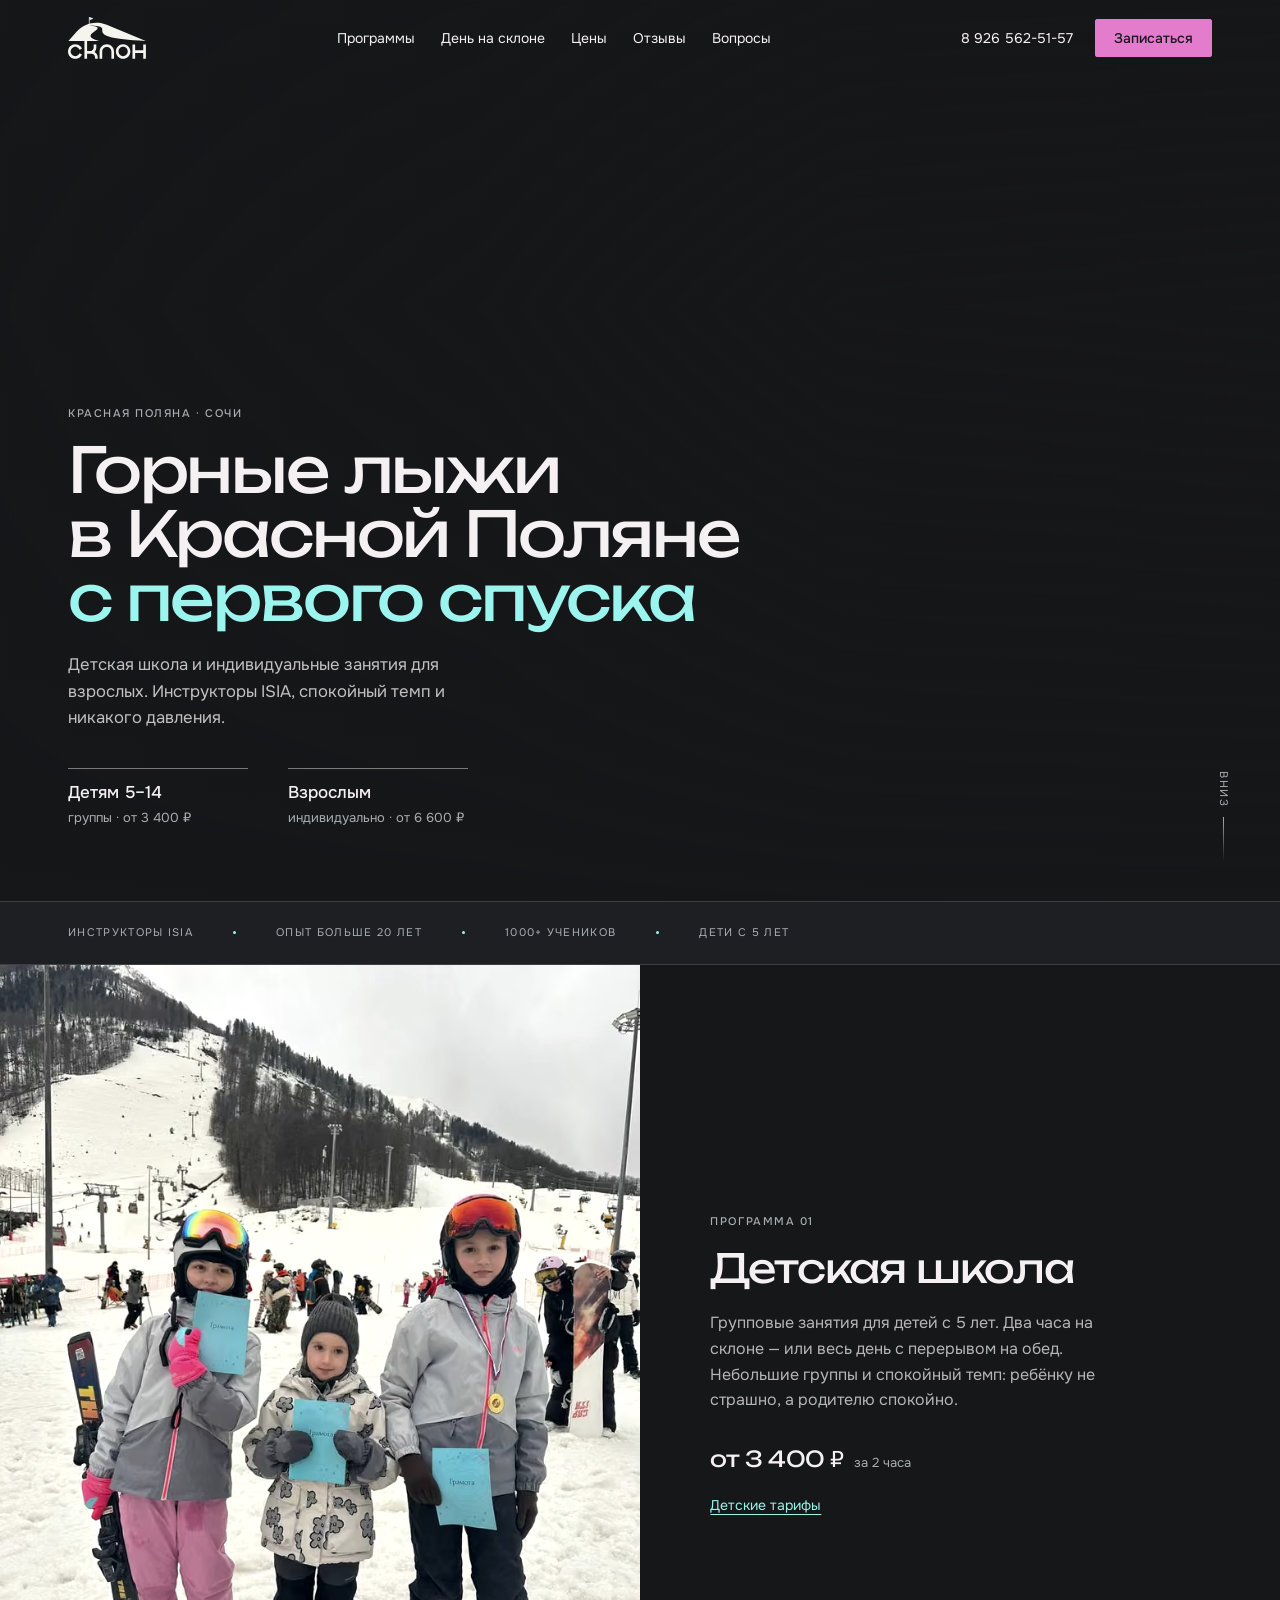
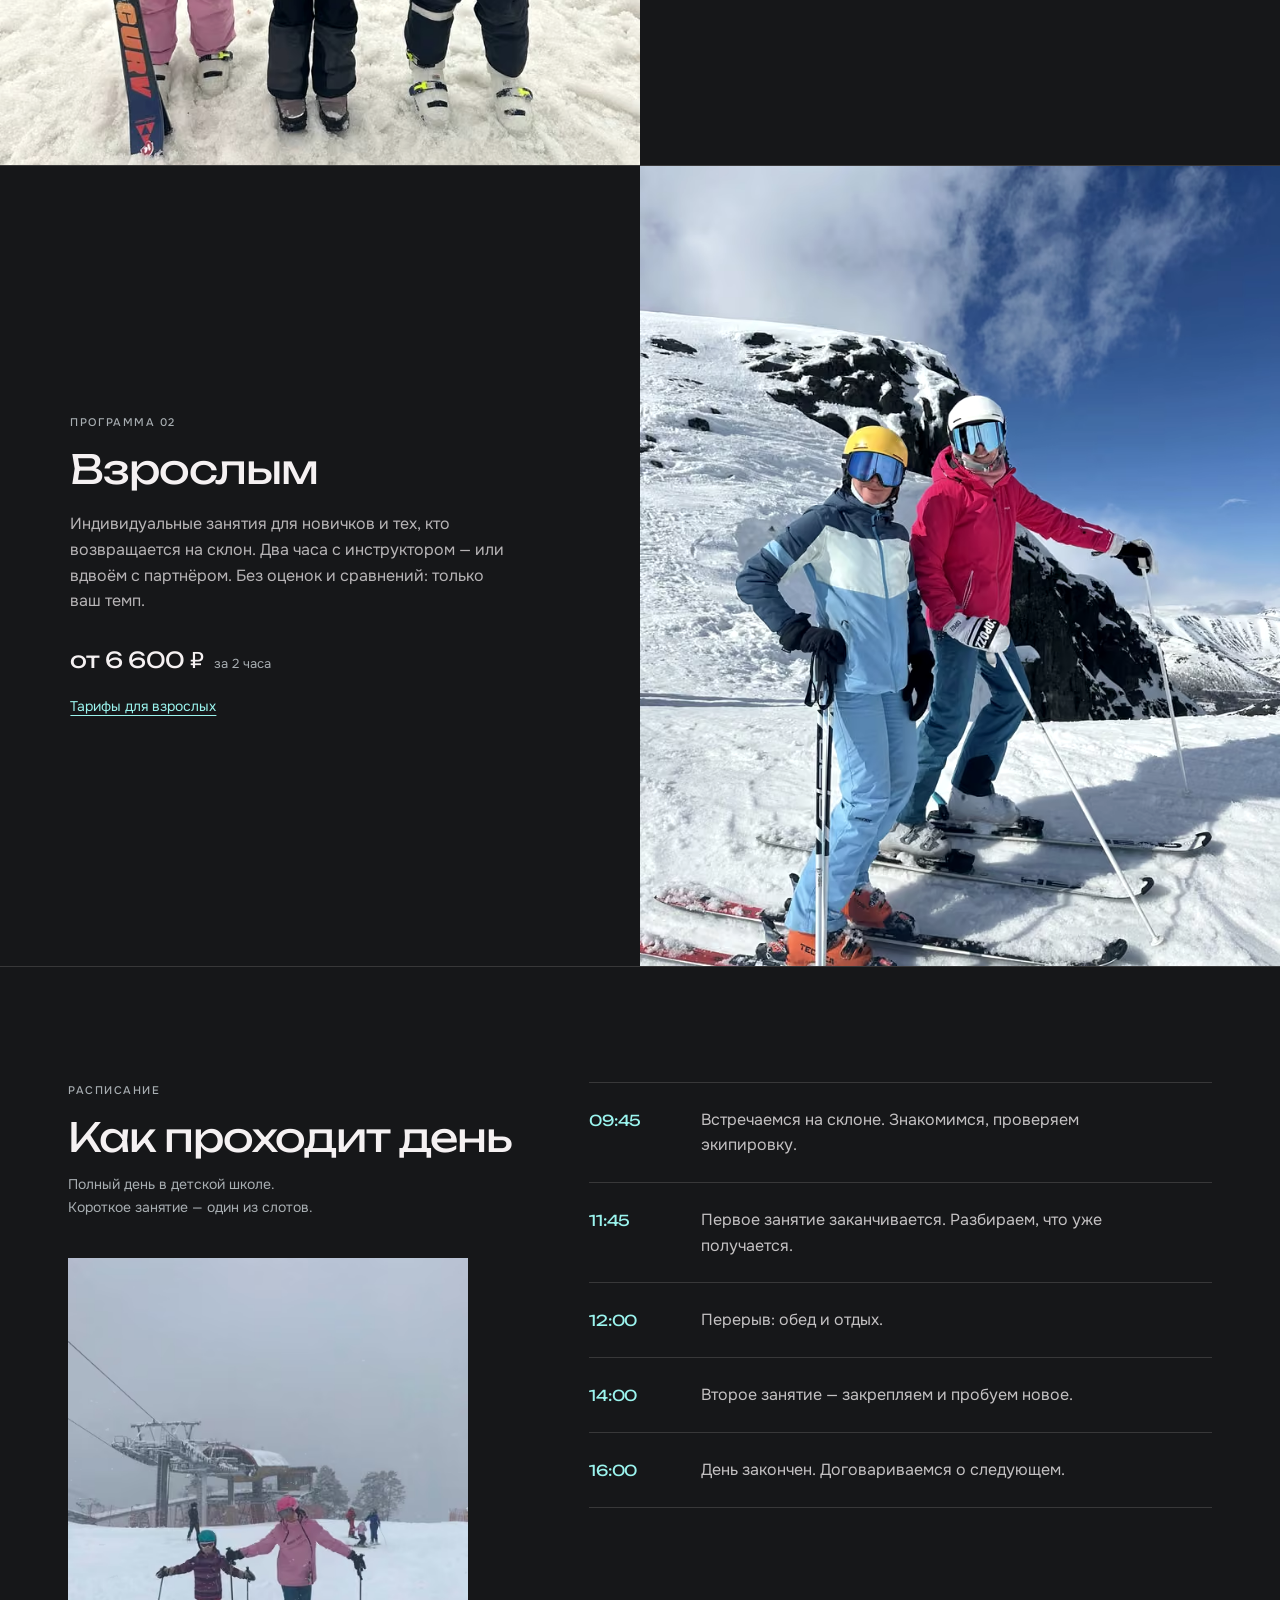
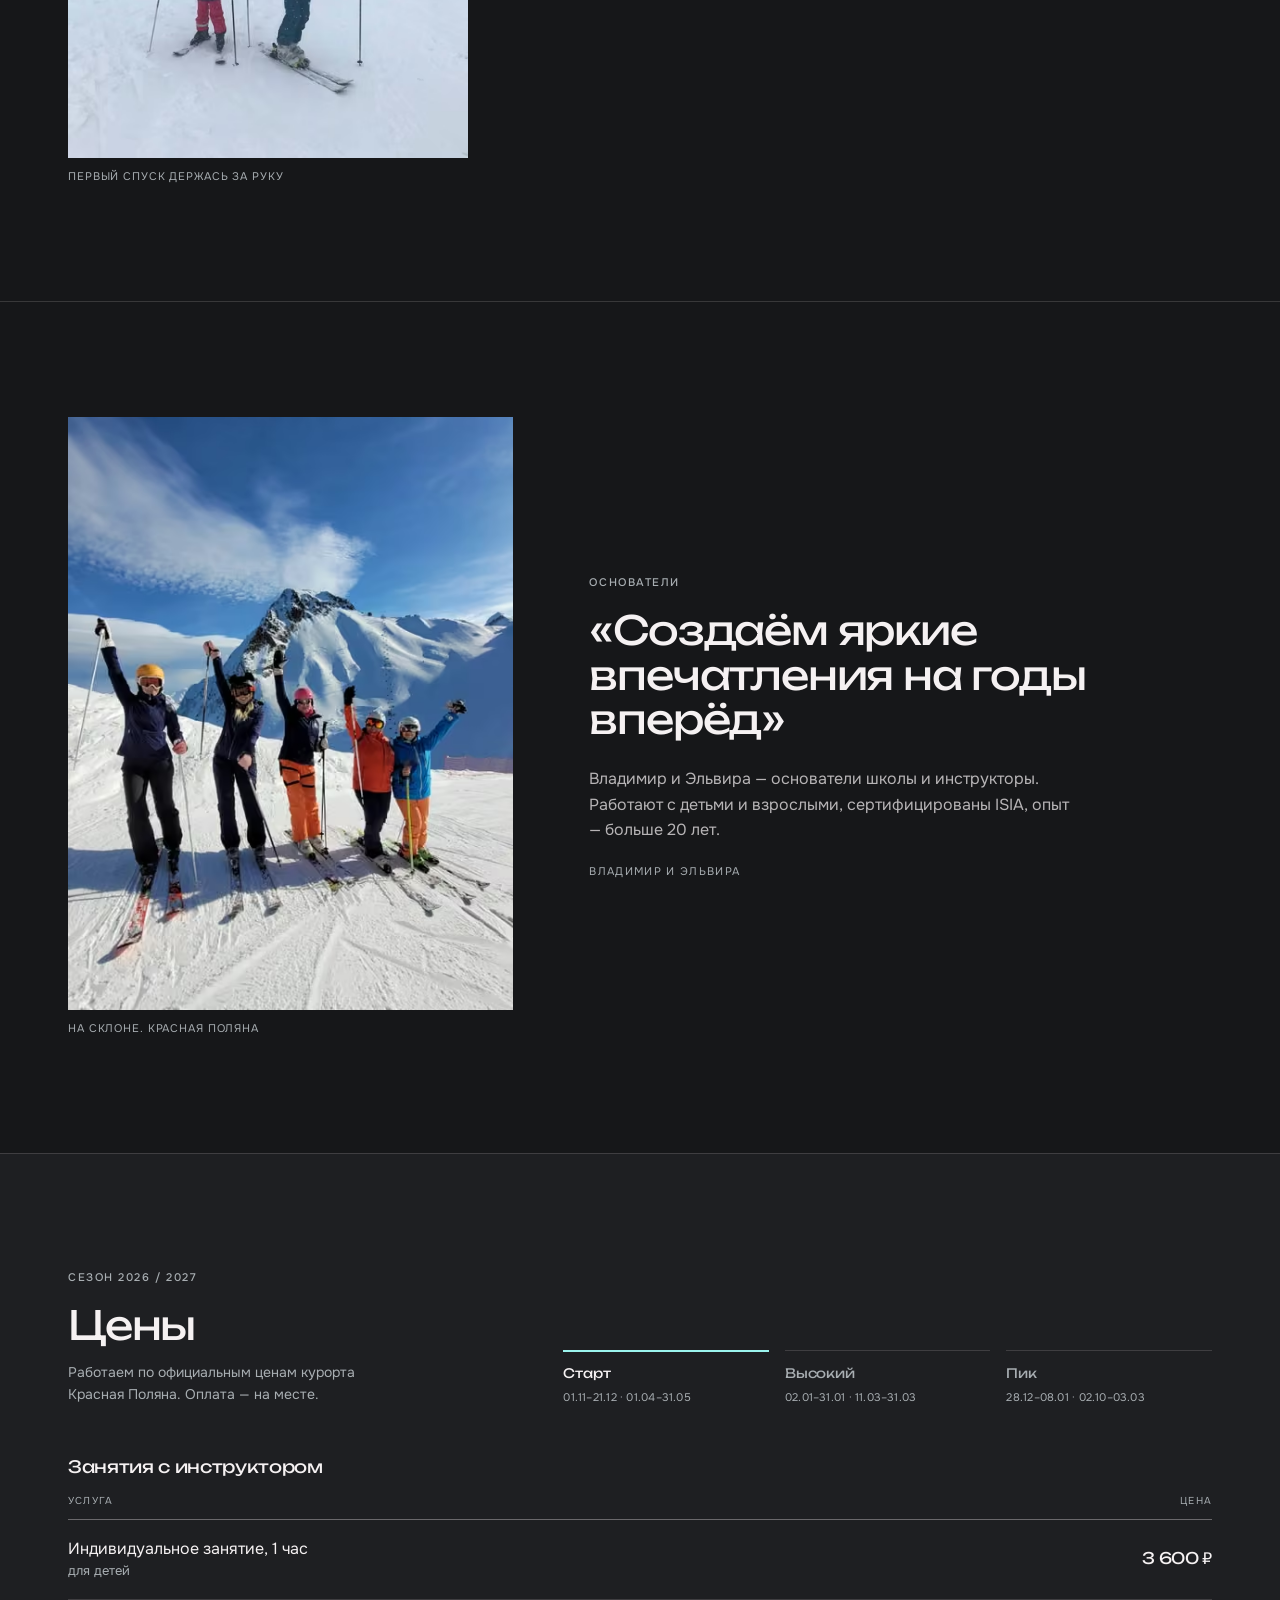
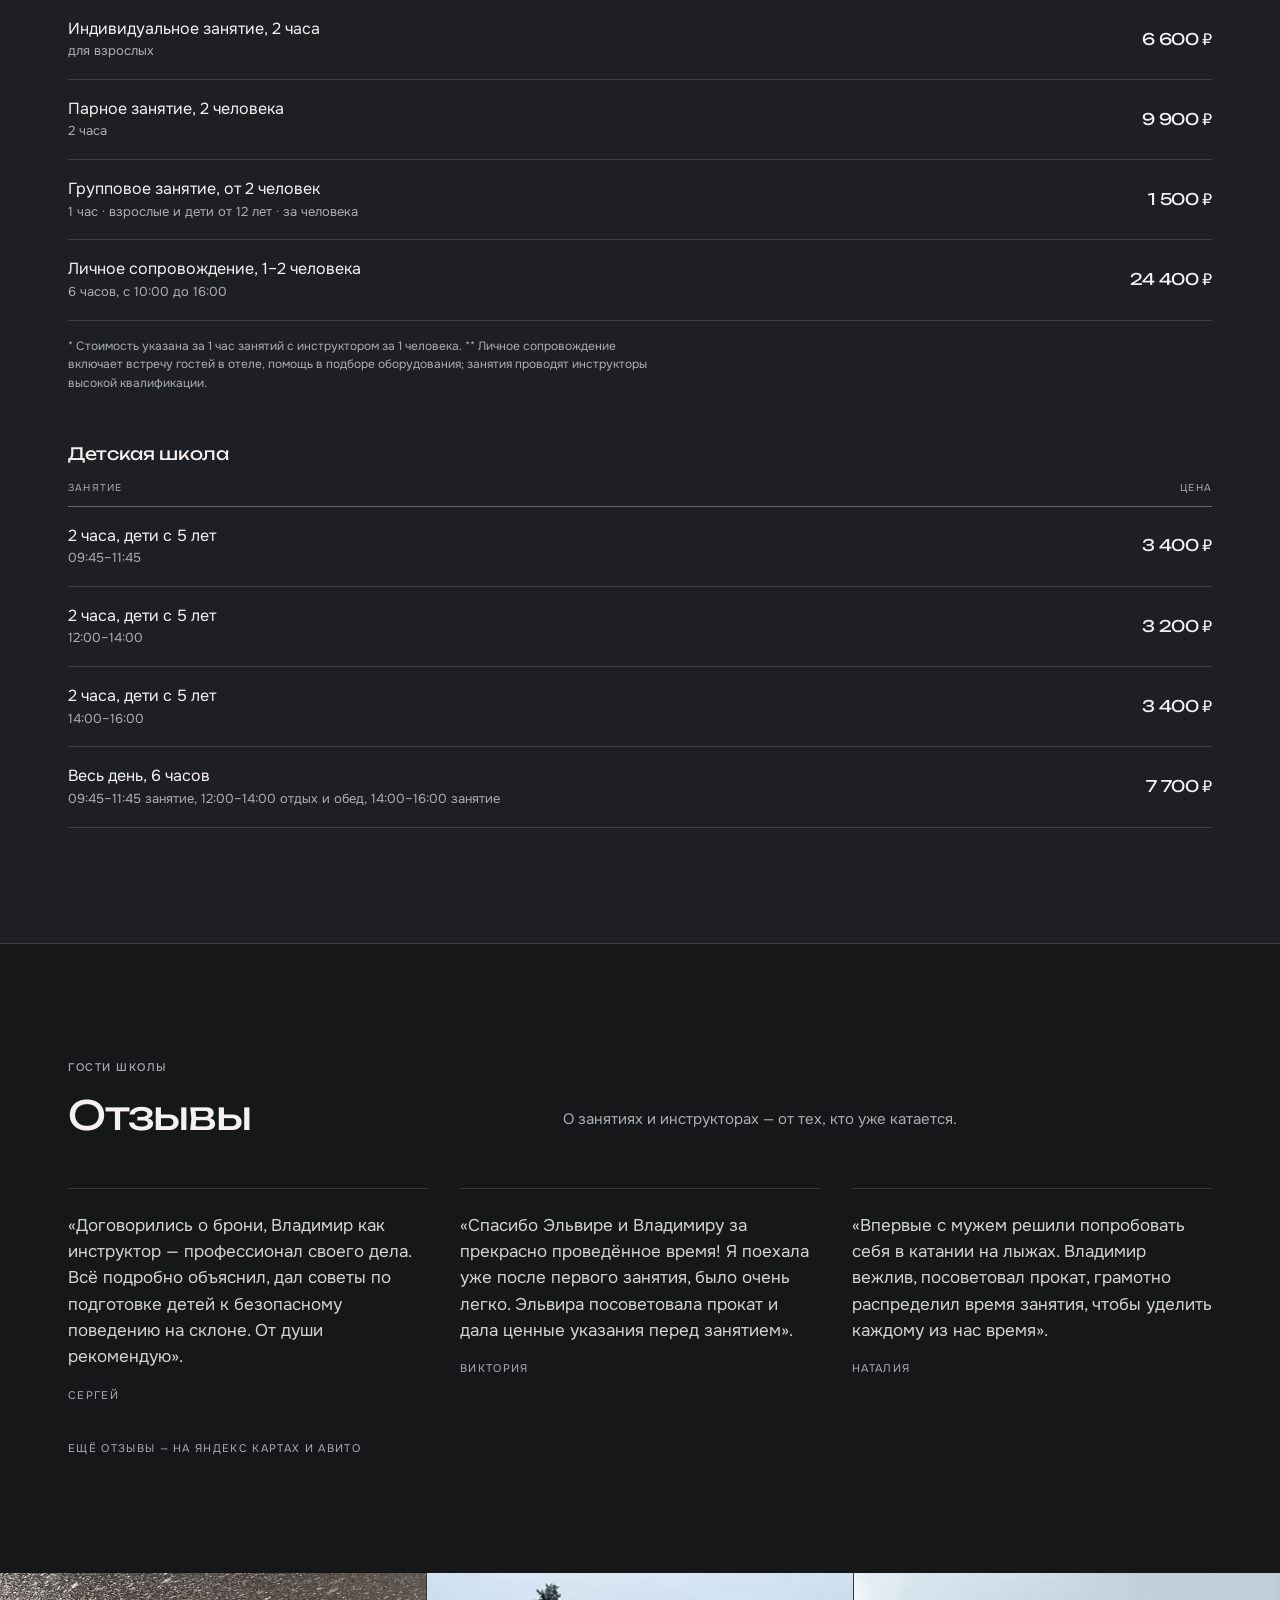
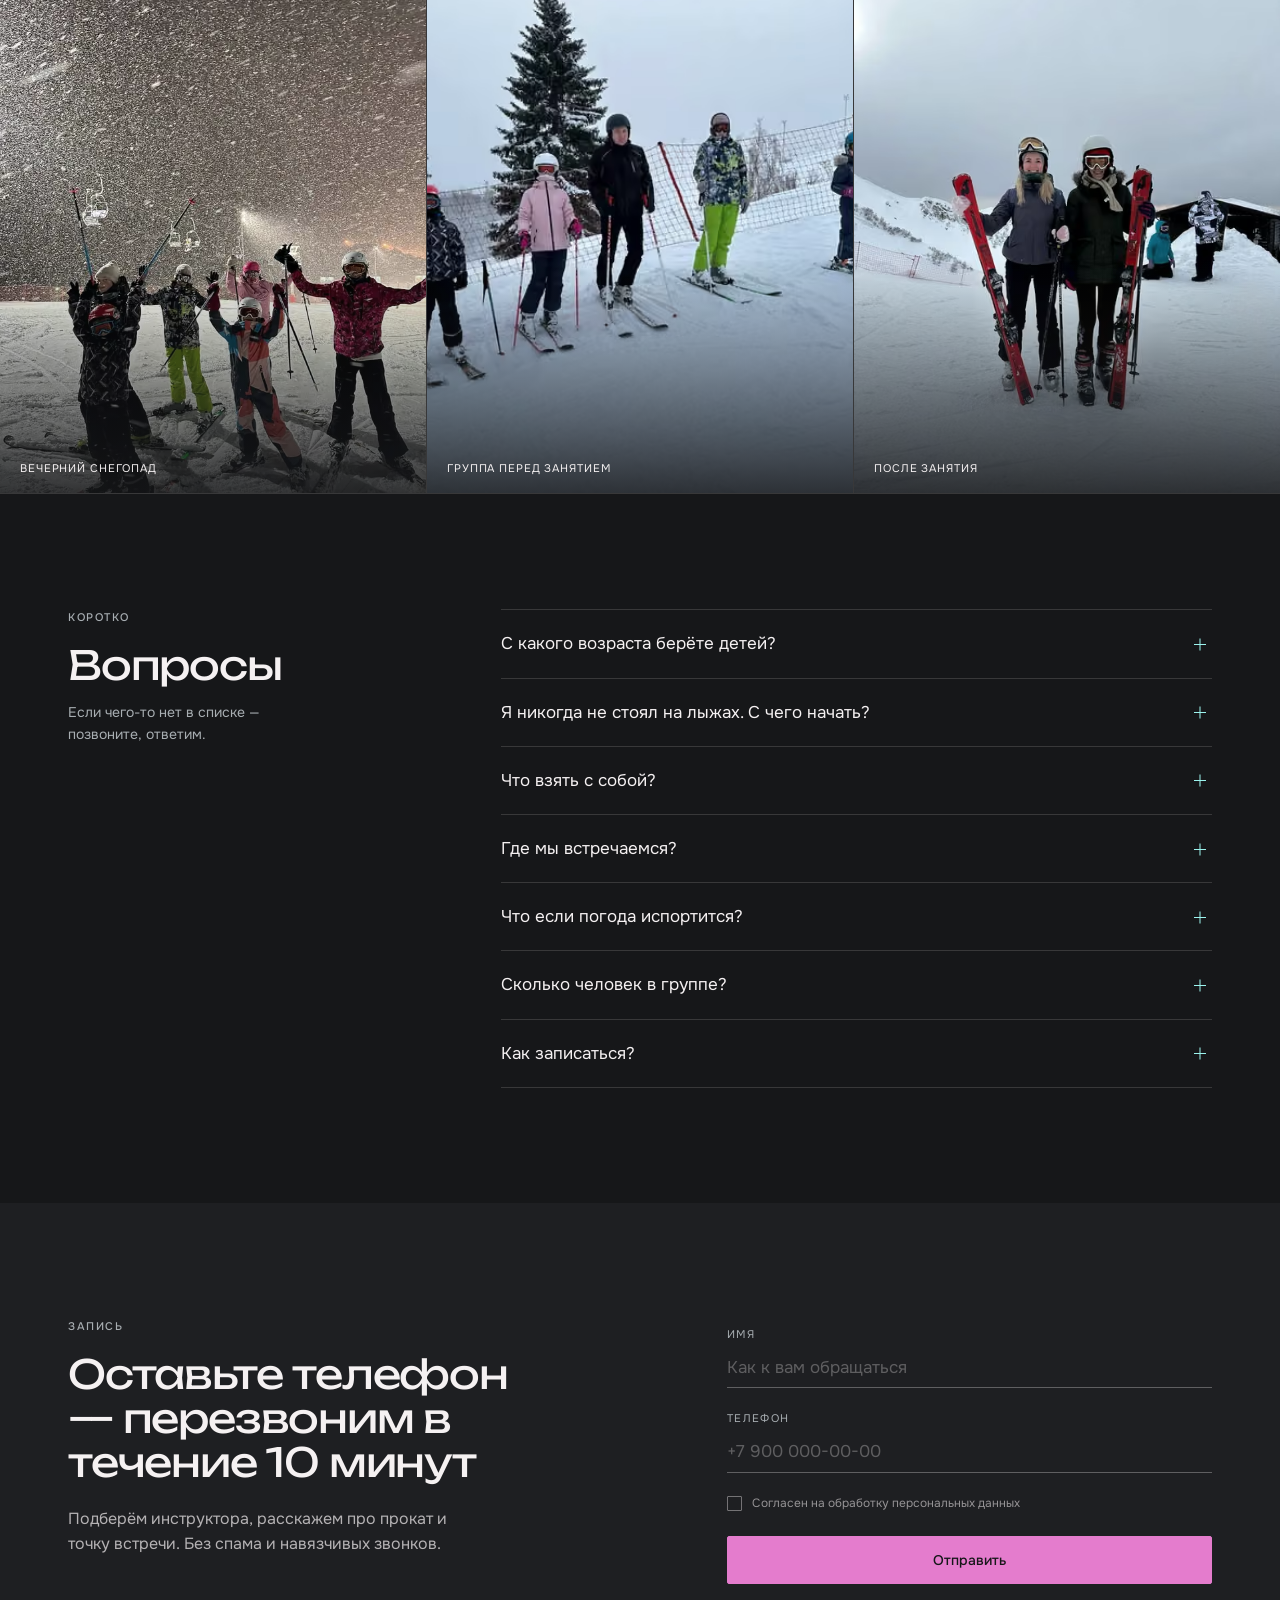
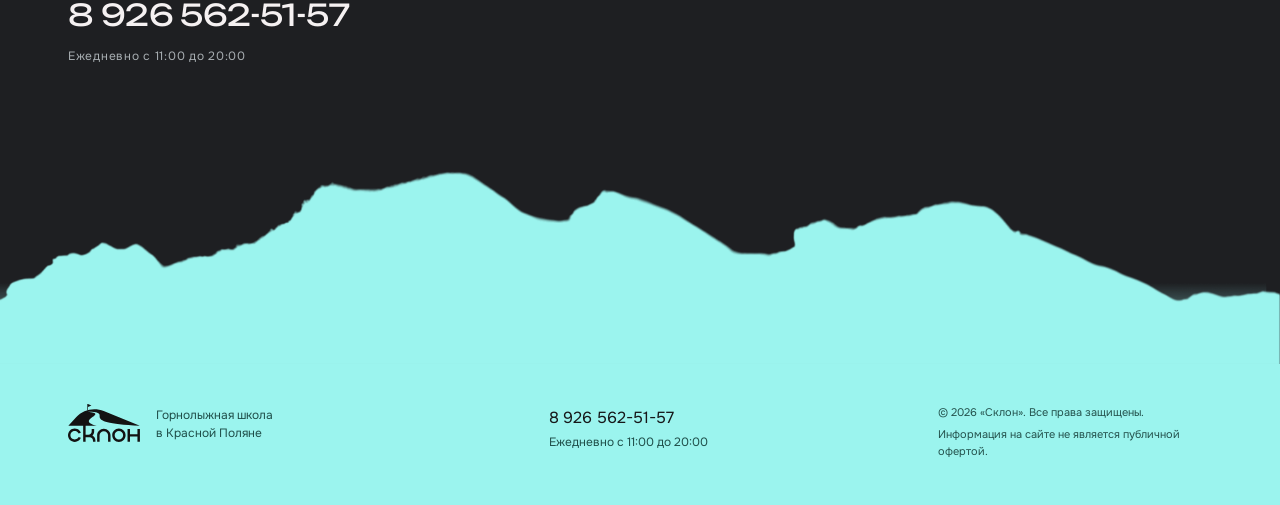
==== commit 67c9cc16: "Variant 1: mint and pink brand palette" ====
--- a/v1/index.html
+++ b/v1/index.html
@@ -5,7 +5,7 @@
 <meta name="viewport" content="width=device-width, initial-scale=1">
 <title>Склон — горнолыжная школа в Красной Поляне. Дети и взрослые</title>
 <meta name="description" content="Горнолыжная школа «Склон» в Красной Поляне: занятия для детей с 5 лет и взрослых. Инструкторы ISIA, опыт больше 20 лет. Индивидуально или в группе. Цены и запись.">
-<meta name="theme-color" content="#0B141C">
+<meta name="theme-color" content="#161719">
 <meta name="format-detection" content="telephone=no">
 <meta property="og:type" content="website">
 <meta property="og:title" content="Склон — горнолыжная школа в Красной Поляне">
--- a/v1/style.css
+++ b/v1/style.css
@@ -13,14 +13,16 @@
 @font-face{font-family:Onest;font-style:normal;font-weight:500;font-display:swap;src:url(../assets/fonts/onest-500-lat.woff2) format("woff2");unicode-range:U+0000-00FF,U+0131,U+0152-0153,U+02BB-02BC,U+02C6,U+02DA,U+02DC,U+0304,U+0308,U+0329,U+2000-206F,U+20AC,U+2122,U+2191,U+2193,U+2212,U+2215,U+FEFF,U+FFFD}
 
 :root{
-  --night:#0B141C;
-  --night-2:#0F1B24;
-  --snow:#EDF2F5;
-  --ice:#93AAB8;
-  --line:rgba(237,242,245,.14);
-  --accent:#FF6A3D;
-  --accent-d:#E85A2E;
-  --paper:#F6F4EF;
+  --night:#161719;
+  --night-2:#1E1F22;
+  --snow:#F5F1F2;
+  --ice:#A8AEB2;
+  --line:rgba(245,241,242,.15);
+  --accent:#9BF4EE;
+  --accent-d:#7FE7DF;
+  --paper:#9BF4EE;
+  --pink:#E47CCD;
+  --pink-d:#CF66B7;
   --disp:Unbounded,Impact,sans-serif;
   --sans:Onest,"Segoe UI",Arial,sans-serif;
   --wrap:1240px;
@@ -46,7 +48,7 @@
 .kicker{margin:0 0 16px;font-size:11px;font-weight:500;letter-spacing:.14em;text-transform:uppercase;color:var(--ice)}
 .h2{font-family:var(--disp);font-weight:400;font-size:var(--fs-h2);line-height:1.1;letter-spacing:-.03em;margin:0;text-wrap:balance}
 .link{display:inline-block;font-size:14px;color:var(--accent);text-decoration:underline;text-underline-offset:4px;text-decoration-thickness:1px;transition:color .2s}
-.link:hover{color:#FF8A66}
+.link:hover{color:#C3FAF6}
 
 /* ---------- header ---------- */
 .hdr{position:sticky;top:0;z-index:50;background:transparent;border-bottom:1px solid transparent;transition:background .25s,border-color .25s}
@@ -59,8 +61,8 @@
 .hdr__side{display:flex;align-items:center;gap:22px}
 .hdr__tel{font-size:14px;font-variant-numeric:tabular-nums;white-space:nowrap}
 .hdr__tel:hover{color:var(--accent)}
-.btn{display:inline-flex;align-items:center;justify-content:center;background:var(--accent);color:var(--night);border:1px solid var(--accent);border-radius:2px;padding:14px 24px;font:500 14px/1 var(--sans);cursor:pointer;transition:background .2s,border-color .2s}
-.btn:hover{background:var(--accent-d);border-color:var(--accent-d)}
+.btn{display:inline-flex;align-items:center;justify-content:center;background:var(--pink);color:var(--night);border:1px solid var(--pink);border-radius:2px;padding:14px 24px;font:500 14px/1 var(--sans);cursor:pointer;transition:background .2s,border-color .2s}
+.btn:hover{background:var(--pink-d);border-color:var(--pink-d)}
 .btn--sm{padding:11px 18px}
 .btn--wide{width:100%;padding-block:16px}
 .btn:focus-visible{outline:2px solid var(--snow);outline-offset:3px}
@@ -74,15 +76,15 @@
 .hero{position:relative;min-height:100svh;margin-top:-76px;padding-top:76px;display:flex;align-items:flex-end;overflow:hidden}
 .hero__bg{position:absolute;inset:0;z-index:0}
 .hero__bg img{width:100%;height:100%;object-fit:cover;object-position:center 42%}
-.hero::before{content:"";position:absolute;inset:0;z-index:1;background:linear-gradient(90deg,rgba(11,20,28,.86) 0%,rgba(11,20,28,.55) 38%,rgba(11,20,28,.08) 66%,transparent 100%)}
-.hero::after{content:"";position:absolute;inset:0;z-index:1;background:linear-gradient(180deg,rgba(11,20,28,.62) 0%,rgba(11,20,28,.12) 34%,rgba(11,20,28,.55) 66%,rgba(11,20,28,.96) 100%)}
+.hero::before{content:"";position:absolute;inset:0;z-index:1;background:linear-gradient(90deg,rgba(22,23,25,.86) 0%,rgba(22,23,25,.55) 38%,rgba(22,23,25,.08) 66%,transparent 100%)}
+.hero::after{content:"";position:absolute;inset:0;z-index:1;background:linear-gradient(180deg,rgba(22,23,25,.62) 0%,rgba(22,23,25,.12) 34%,rgba(22,23,25,.55) 66%,rgba(22,23,25,.96) 100%)}
 .hero__content{position:relative;z-index:2;padding-bottom:clamp(56px,8vh,96px)}
 .hero__title{font-family:var(--disp);font-weight:400;font-size:var(--fs-h1);line-height:1.02;letter-spacing:-.035em;margin:0;max-width:16ch}
 .hero__title .line{display:block}
 .hero__title em{font-style:normal;color:var(--accent)}
-.hero__lead{margin:22px 0 0;max-width:40ch;font-size:clamp(16px,1.3vw,19px);color:rgba(237,242,245,.78)}
+.hero__lead{margin:22px 0 0;max-width:40ch;font-size:clamp(16px,1.3vw,19px);color:rgba(245,241,242,.78)}
 .doors{display:flex;gap:40px;margin-top:36px}
-.door{border-top:1px solid rgba(237,242,245,.45);padding-top:10px;min-width:180px;transition:border-color .2s}
+.door{border-top:1px solid rgba(245,241,242,.45);padding-top:10px;min-width:180px;transition:border-color .2s}
 .door:hover{border-color:var(--accent)}
 .door__t{display:block;font-size:17px;font-weight:500}
 .door__s{display:block;margin-top:2px;font-size:13px;color:var(--ice)}
@@ -101,7 +103,7 @@
 .program__media img{width:100%;height:100%;object-fit:cover;filter:saturate(.85) contrast(1.05)}
 .program__text{display:flex;flex-direction:column;justify-content:center;padding:clamp(32px,5.5vw,88px)}
 .program--rev .program__media{order:2}
-.program__lead{margin:20px 0 0;max-width:40ch;color:rgba(237,242,245,.72);font-size:16px}
+.program__lead{margin:20px 0 0;max-width:40ch;color:rgba(245,241,242,.72);font-size:16px}
 .program__price{font-family:var(--disp);font-size:22px;letter-spacing:-.02em;margin:28px 0 18px}
 .program__price span{font-family:var(--sans);font-size:13px;letter-spacing:0;color:var(--ice);margin-left:4px}
 
@@ -115,13 +117,13 @@
 .timeline li{display:grid;grid-template-columns:88px 1fr;gap:24px;padding:24px 0;border-top:1px solid var(--line)}
 .timeline li:last-child{border-bottom:1px solid var(--line)}
 .timeline__time{font-family:var(--disp);font-size:15px;letter-spacing:-.02em;color:var(--accent);font-variant-numeric:tabular-nums;padding-top:2px}
-.timeline p{margin:0;font-size:16px;color:rgba(237,242,245,.78);max-width:40ch}
+.timeline p{margin:0;font-size:16px;color:rgba(245,241,242,.78);max-width:40ch}
 
 /* ---------- team ---------- */
 .team{display:grid;grid-template-columns:5fr 7fr;gap:clamp(32px,6vw,80px);align-items:center;padding-block:clamp(64px,9vw,120px)}
 .team__media{margin:0}
 .team__quote{font-family:var(--disp);font-weight:400;font-size:clamp(24px,3.2vw,40px);line-height:1.12;letter-spacing:-.03em;margin:0 0 24px;max-width:16ch}
-.team__body{margin:0;font-size:16px;color:rgba(237,242,245,.72);max-width:44ch}
+.team__body{margin:0;font-size:16px;color:rgba(245,241,242,.72);max-width:44ch}
 .team__sign{margin:20px 0 0;font-size:11px;letter-spacing:.12em;text-transform:uppercase;color:var(--ice)}
 
 /* ---------- prices ---------- */
@@ -138,7 +140,7 @@
 .price-block{margin-top:clamp(32px,4vw,48px)}
 .price-block__title{font-family:var(--disp);font-weight:400;font-size:17px;letter-spacing:-.02em;margin:0 0 12px}
 .ptable{width:100%;border-collapse:collapse}
-.ptable thead th{text-align:left;font-size:10px;font-weight:400;letter-spacing:.12em;text-transform:uppercase;color:var(--ice);padding:0 0 10px;border-bottom:1px solid rgba(237,242,245,.35)}
+.ptable thead th{text-align:left;font-size:10px;font-weight:400;letter-spacing:.12em;text-transform:uppercase;color:var(--ice);padding:0 0 10px;border-bottom:1px solid rgba(245,241,242,.35)}
 .ptable thead th:last-child{text-align:right;width:180px}
 .ptable tbody th{font-weight:400;text-align:left;padding:18px 24px 18px 0;border-bottom:1px solid var(--line)}
 .ptable tbody th span{display:block;font-size:16px;line-height:1.4}
@@ -152,14 +154,14 @@
 .sec-head__note{margin:0;padding-bottom:6px;font-size:15px;color:var(--ice);max-width:44ch}
 .quotes{display:grid;grid-template-columns:repeat(3,1fr);gap:32px}
 .quote{margin:0;border-top:1px solid var(--line);padding-top:24px}
-.quote blockquote{margin:0;font-size:17px;line-height:1.55;color:rgba(237,242,245,.86)}
+.quote blockquote{margin:0;font-size:17px;line-height:1.55;color:rgba(245,241,242,.86)}
 .quote figcaption{margin-top:16px;font-size:11px;letter-spacing:.12em;text-transform:uppercase;color:var(--ice)}
 .proof{margin:36px 0 0;font-size:11px;letter-spacing:.12em;text-transform:uppercase;color:var(--ice)}
 
 /* ---------- gallery ---------- */
 .gallery{display:grid;grid-template-columns:repeat(3,1fr);gap:1px;background:var(--line)}
 .gallery figure{position:relative;margin:0;background:var(--night);overflow:hidden}
-.gallery figure::after{content:"";position:absolute;inset:auto 0 0;height:45%;background:linear-gradient(transparent,rgba(11,20,28,.85));pointer-events:none}
+.gallery figure::after{content:"";position:absolute;inset:auto 0 0;height:45%;background:linear-gradient(transparent,rgba(22,23,25,.85));pointer-events:none}
 .gallery img{width:100%;height:520px;object-fit:cover;filter:saturate(.85)}
 .gallery figcaption{position:absolute;left:20px;bottom:16px;z-index:1;margin:0;color:var(--snow)}
 
@@ -181,19 +183,19 @@
 .booking{background:var(--night-2);padding-top:clamp(64px,9vw,120px)}
 .booking__grid{display:grid;grid-template-columns:6fr 5fr;gap:clamp(32px,6vw,80px);align-items:start;padding-bottom:clamp(48px,7vw,88px)}
 .booking .h2{max-width:14ch}
-.booking__lead{margin:22px 0 34px;font-size:16px;color:rgba(237,242,245,.7);max-width:36ch}
+.booking__lead{margin:22px 0 34px;font-size:16px;color:rgba(245,241,242,.7);max-width:36ch}
 .booking__tel{font-family:var(--disp);font-size:clamp(22px,2.4vw,30px);letter-spacing:-.02em;display:inline-block}
 .booking__tel:hover{color:var(--accent)}
 .booking__hours{margin:8px 0 0;font-size:12px;letter-spacing:.06em;color:var(--ice)}
 .form{padding-top:8px}
 .field{margin-bottom:22px}
 .field label{display:block;margin-bottom:4px;font-size:11px;letter-spacing:.12em;text-transform:uppercase;color:var(--ice)}
-.field input{width:100%;background:none;border:0;border-bottom:1px solid rgba(237,242,245,.3);border-radius:0;color:var(--snow);font:400 17px/1.4 var(--sans);padding:8px 0;transition:border-color .2s}
-.field input::placeholder{color:rgba(237,242,245,.3)}
+.field input{width:100%;background:none;border:0;border-bottom:1px solid rgba(245,241,242,.3);border-radius:0;color:var(--snow);font:400 17px/1.4 var(--sans);padding:8px 0;transition:border-color .2s}
+.field input::placeholder{color:rgba(245,241,242,.3)}
 .field input:focus{outline:0;border-bottom-color:var(--accent)}
-.check{display:flex;gap:10px;align-items:flex-start;margin:10px 0 24px;font-size:12px;line-height:1.45;color:rgba(237,242,245,.55);cursor:pointer}
-.check input{appearance:none;flex:none;width:15px;height:15px;margin:1px 0 0;border:1px solid rgba(237,242,245,.4);border-radius:1px;background:none;cursor:pointer}
-.check input:checked{background:var(--accent) url("data:image/svg+xml,%3Csvg xmlns='http://www.w3.org/2000/svg' viewBox='0 0 12 12'%3E%3Cpath d='M2 6.2 4.6 8.8 10 3.4' fill='none' stroke='%230B141C' stroke-width='1.6'/%3E%3C/svg%3E") center/11px no-repeat;border-color:var(--accent)}
+.check{display:flex;gap:10px;align-items:flex-start;margin:10px 0 24px;font-size:12px;line-height:1.45;color:rgba(245,241,242,.55);cursor:pointer}
+.check input{appearance:none;flex:none;width:15px;height:15px;margin:1px 0 0;border:1px solid rgba(245,241,242,.4);border-radius:1px;background:none;cursor:pointer}
+.check input:checked{background:var(--accent) url("data:image/svg+xml,%3Csvg xmlns='http://www.w3.org/2000/svg' viewBox='0 0 12 12'%3E%3Cpath d='M2 6.2 4.6 8.8 10 3.4' fill='none' stroke='%23161719' stroke-width='1.6'/%3E%3C/svg%3E") center/11px no-repeat;border-color:var(--accent)}
 .check input:focus-visible{outline:2px solid var(--accent);outline-offset:2px}
 .form__note{min-height:16px;margin:12px 0 0;font-size:12px;color:var(--ice)}
 .form__note.is-error{color:#FFA48A}
@@ -203,10 +205,10 @@
 .footer{background:var(--paper);color:var(--night);padding-block:40px 44px}
 .footer__in{display:grid;grid-template-columns:5fr 4fr 3fr;gap:24px;align-items:start}
 .footer__brand{display:flex;gap:16px;align-items:flex-start}
-.footer__brand p{margin:2px 0 0;font-size:12px;line-height:1.5;color:#5C6B76}
+.footer__brand p{margin:2px 0 0;font-size:12px;line-height:1.5;color:#1F4E49}
 .footer__contacts a{font-size:16px;font-variant-numeric:tabular-nums}
-.footer__contacts p{margin:2px 0 0;font-size:12px;color:#5C6B76}
-.footer__legal{font-size:11px;line-height:1.6;color:#7A8790}
+.footer__contacts p{margin:2px 0 0;font-size:12px;color:#1F4E49}
+.footer__legal{font-size:11px;line-height:1.6;color:#24524D}
 .footer__legal p{margin:0}
 .footer__legal p+p{margin-top:4px}
 
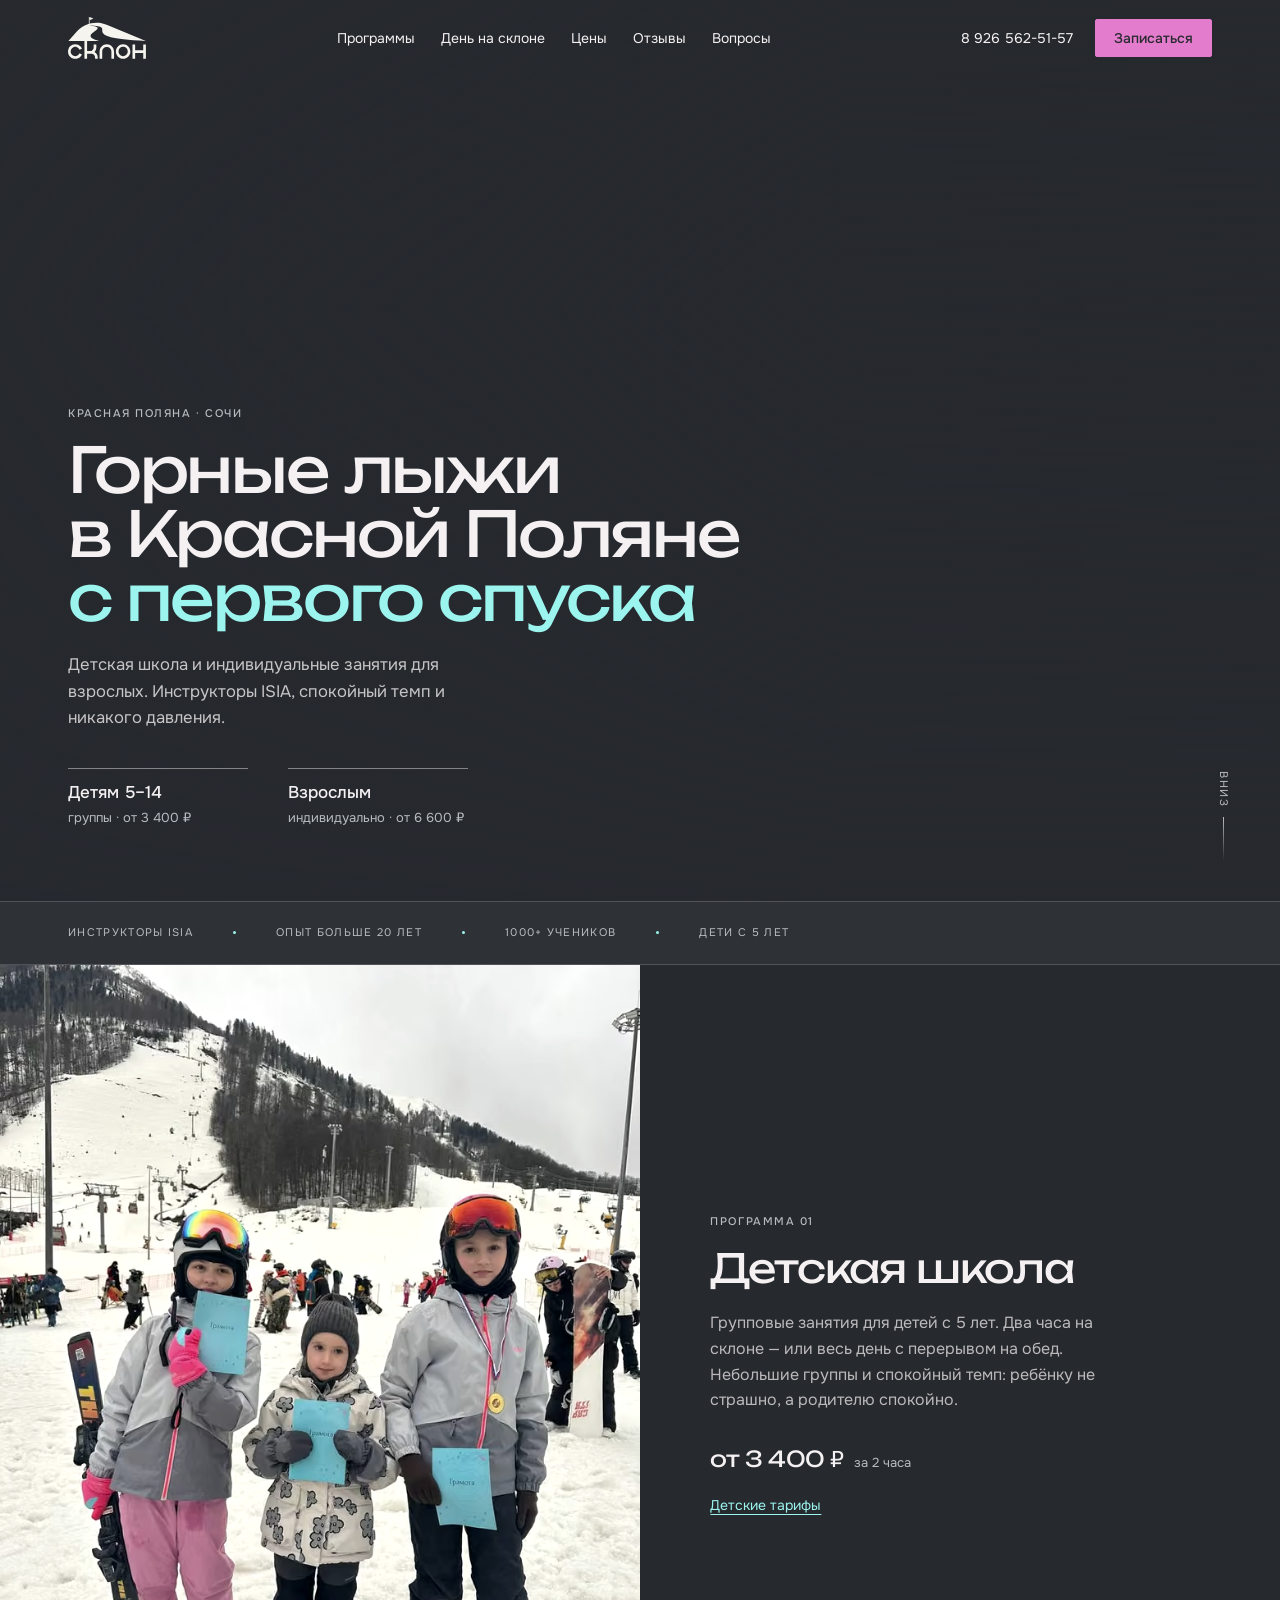
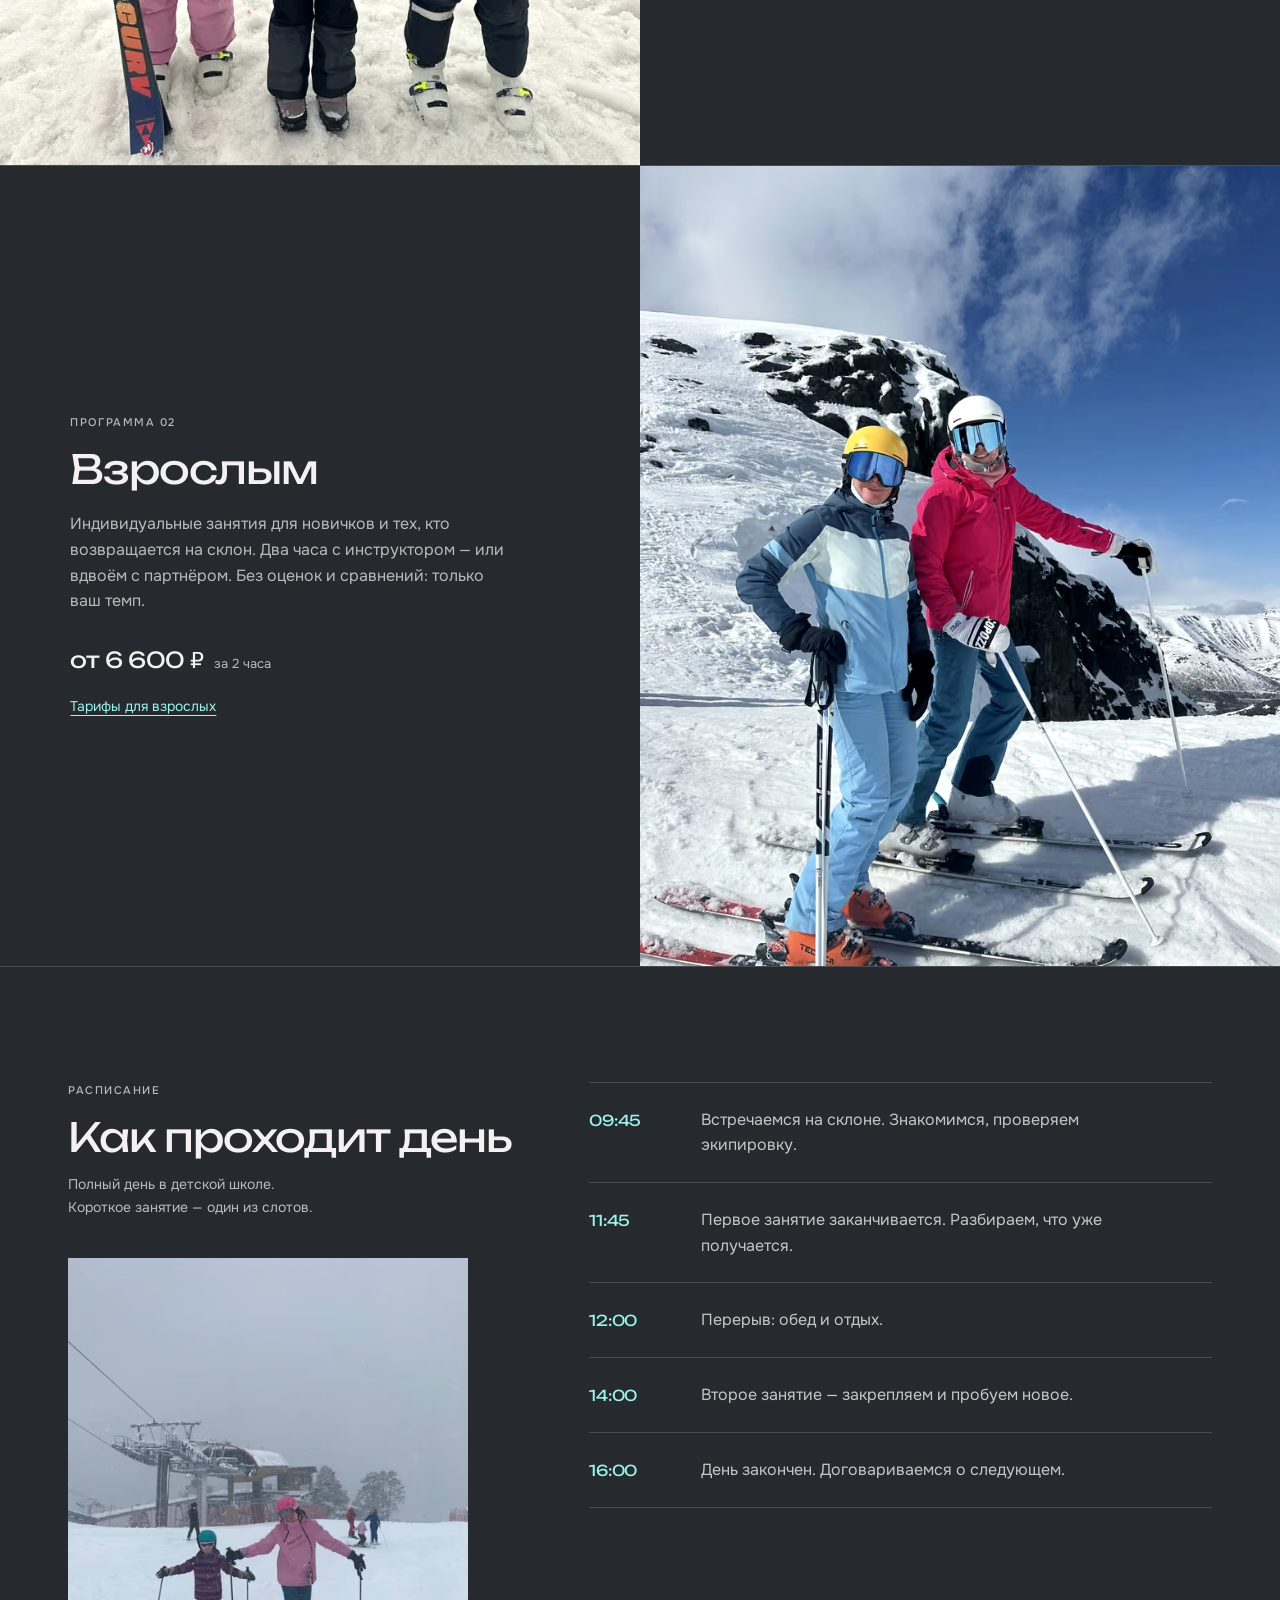
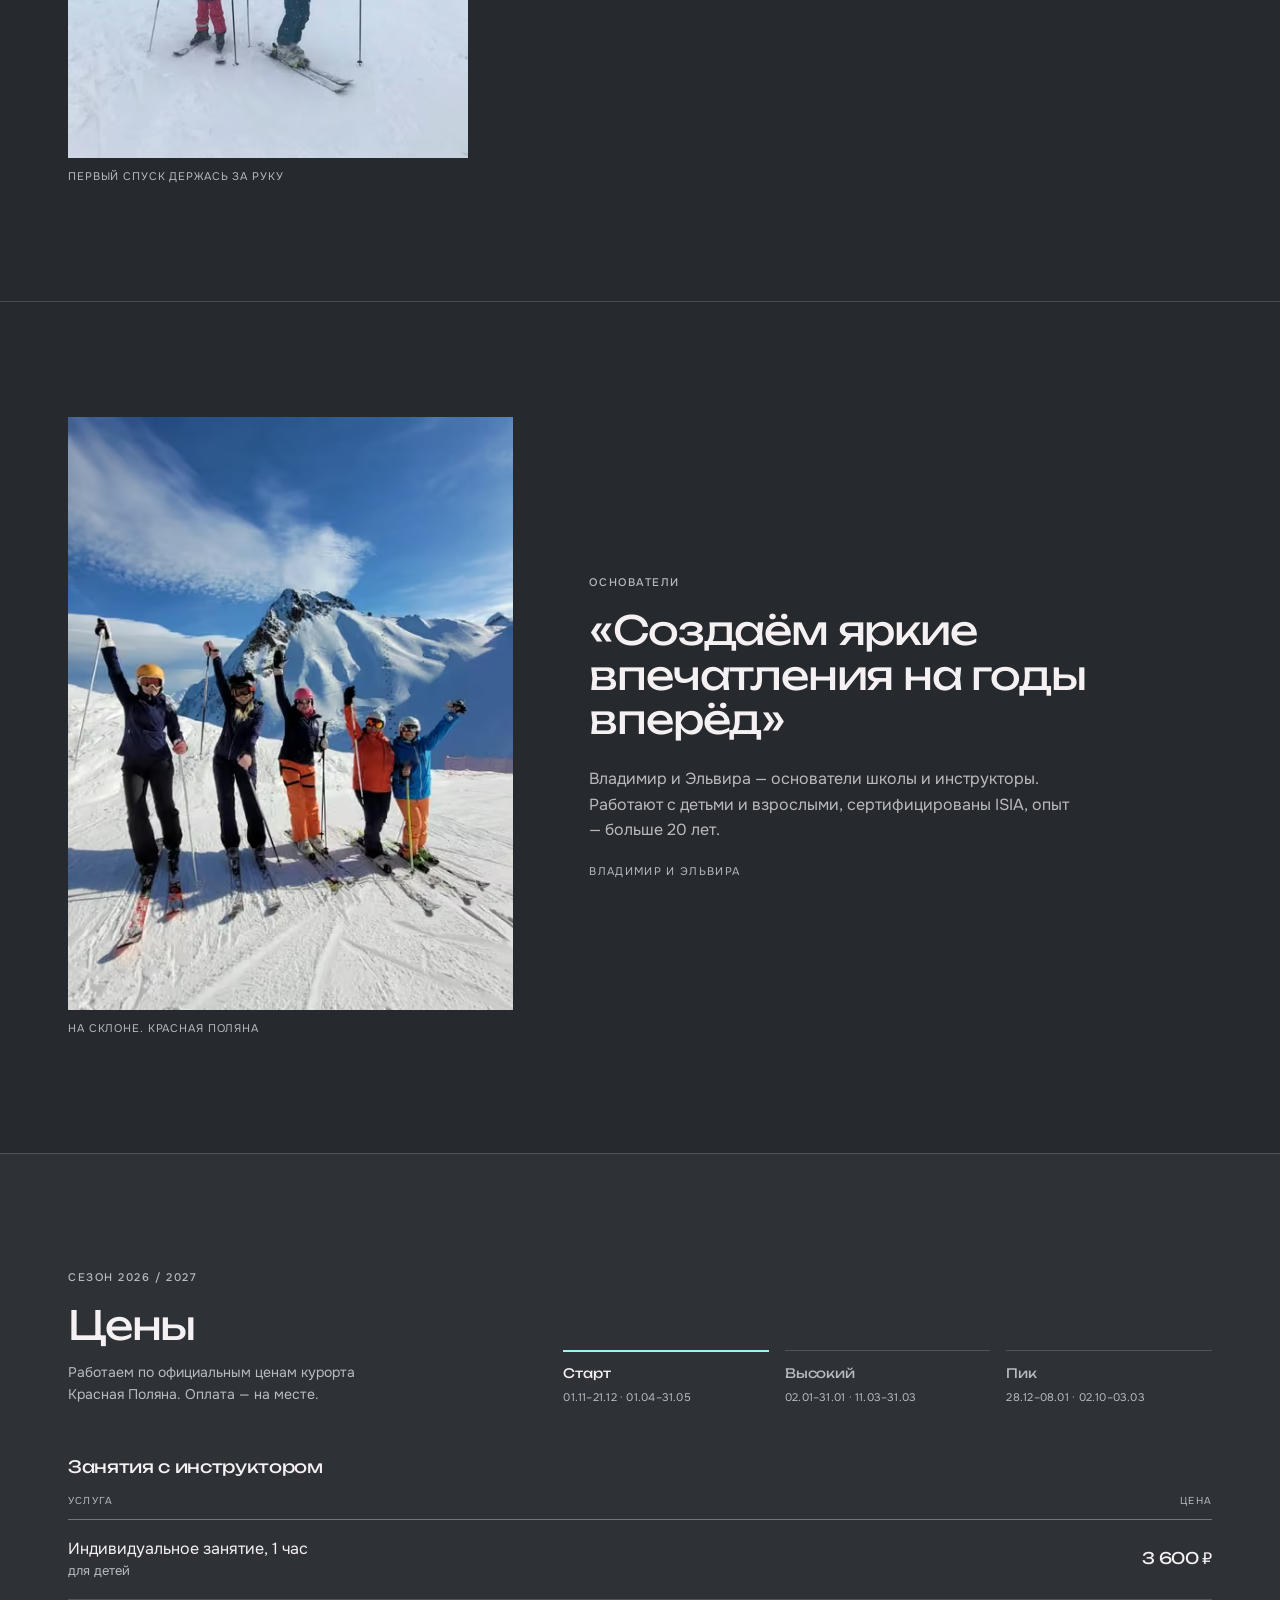
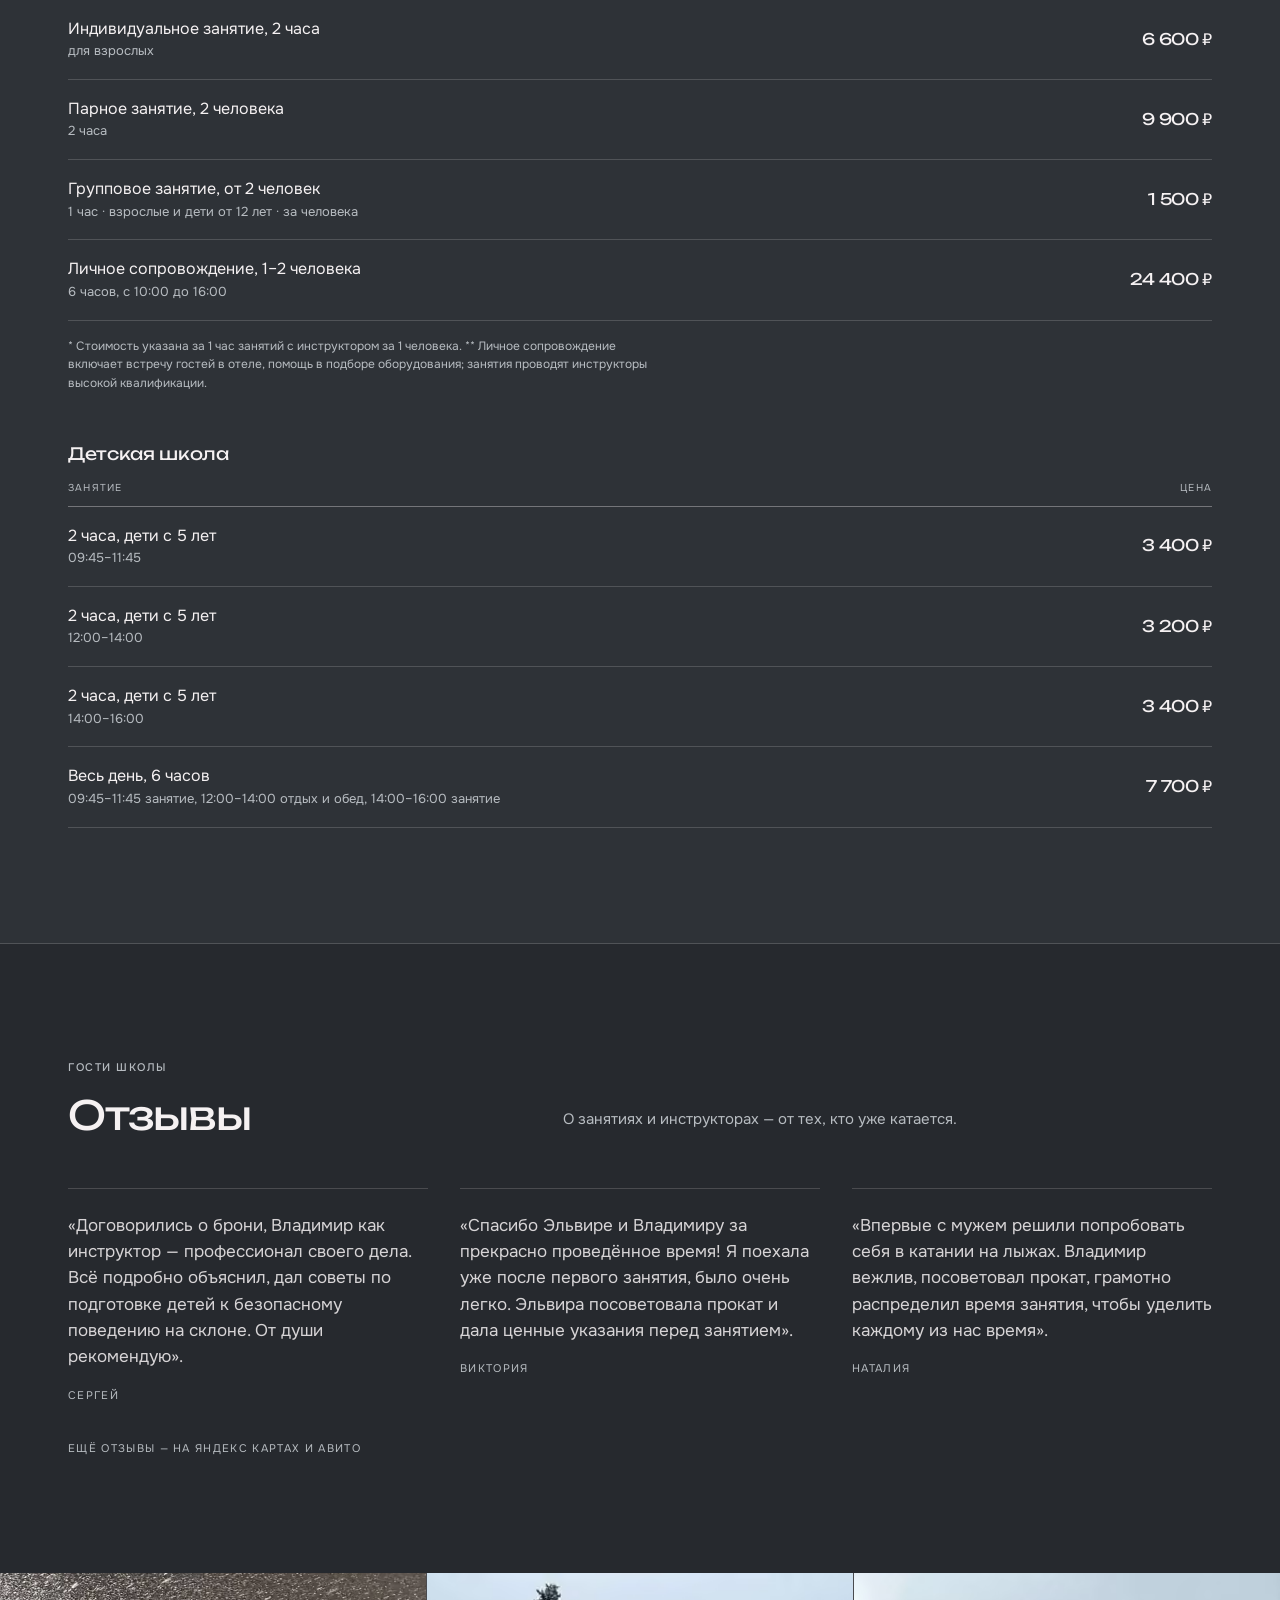
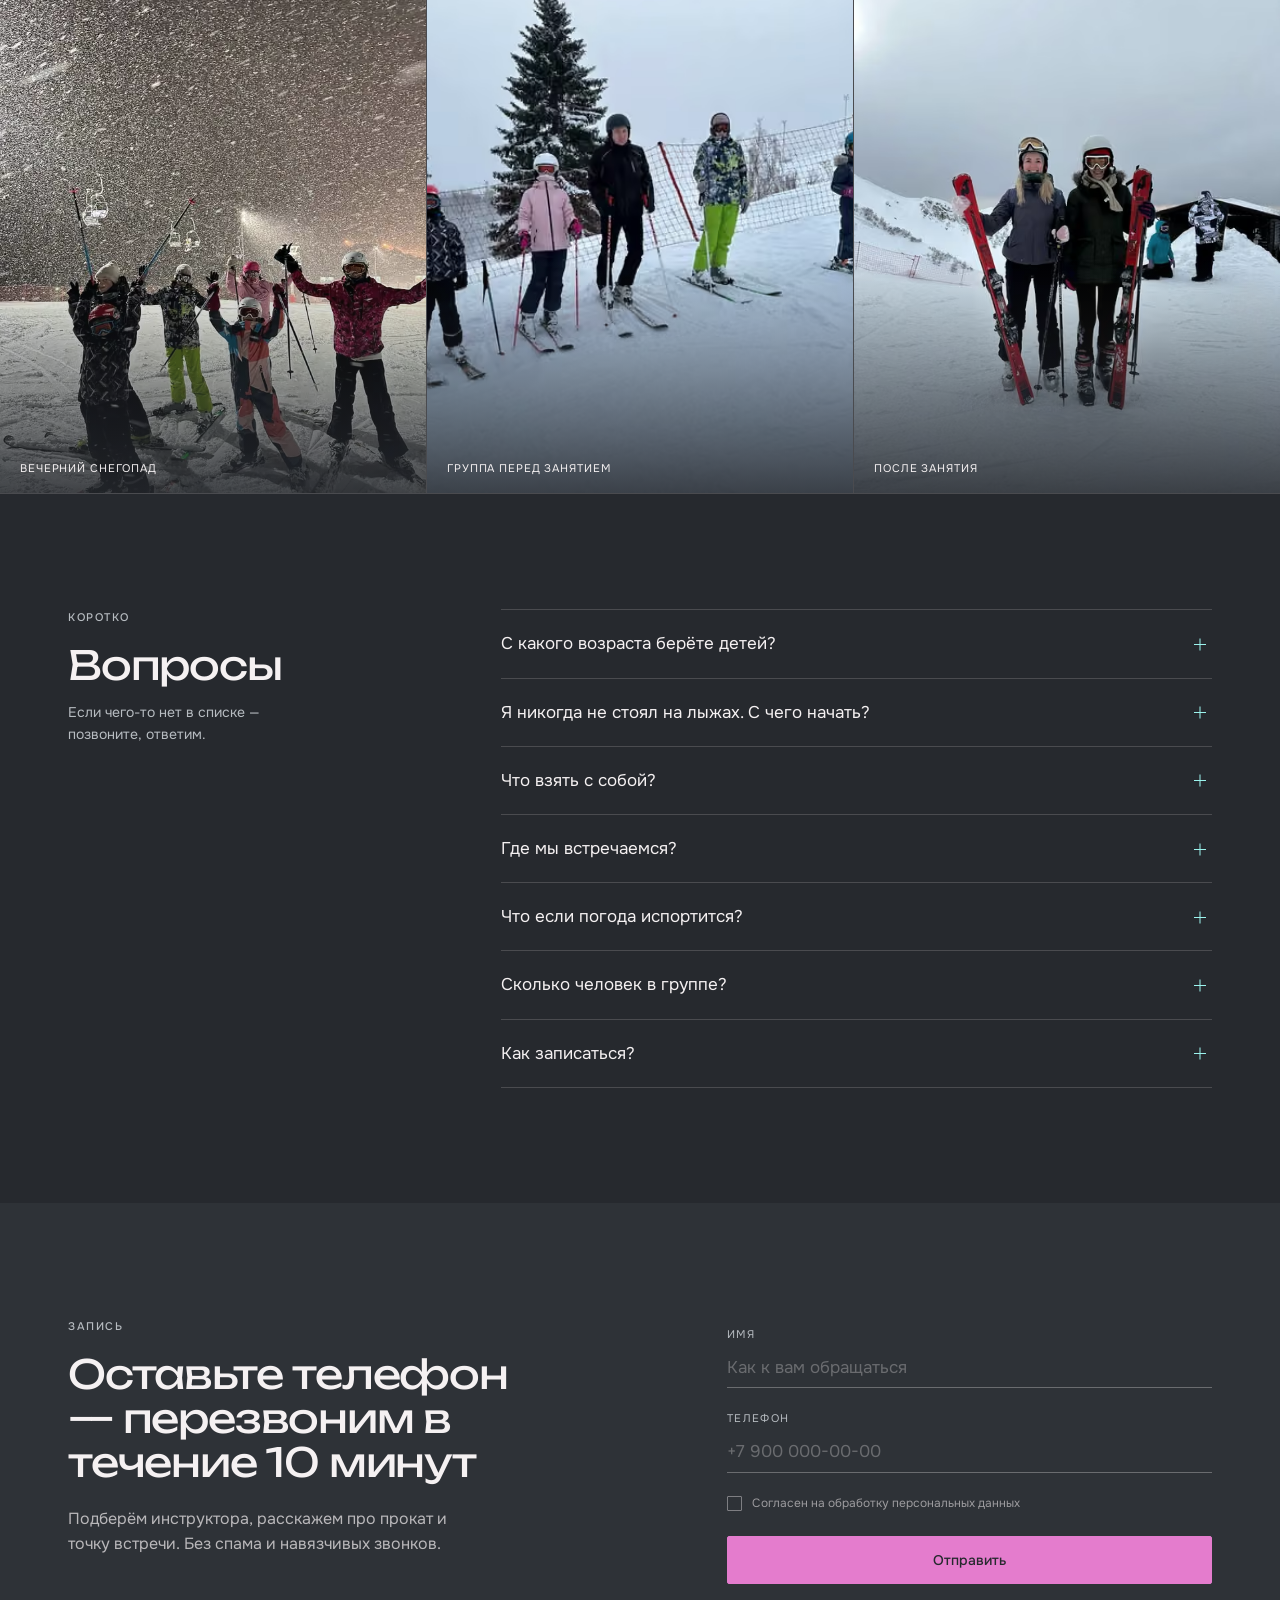
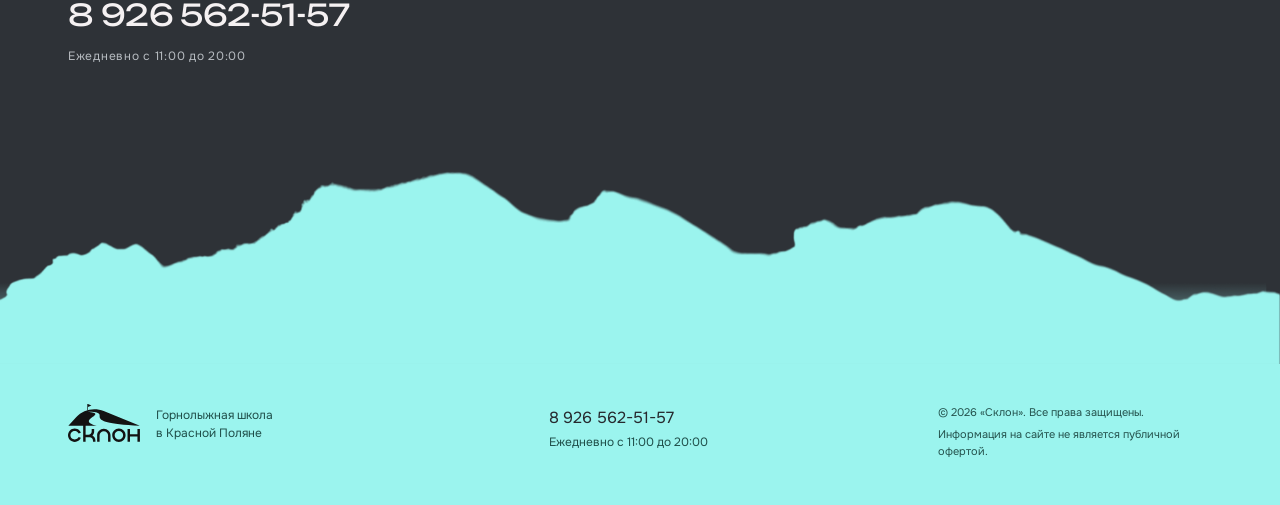
==== commit a2dbf69b: "Variant 1: lighter charcoal base" ====
--- a/v1/index.html
+++ b/v1/index.html
@@ -5,7 +5,7 @@
 <meta name="viewport" content="width=device-width, initial-scale=1">
 <title>Склон — горнолыжная школа в Красной Поляне. Дети и взрослые</title>
 <meta name="description" content="Горнолыжная школа «Склон» в Красной Поляне: занятия для детей с 5 лет и взрослых. Инструкторы ISIA, опыт больше 20 лет. Индивидуально или в группе. Цены и запись.">
-<meta name="theme-color" content="#161719">
+<meta name="theme-color" content="#26292E">
 <meta name="format-detection" content="telephone=no">
 <meta property="og:type" content="website">
 <meta property="og:title" content="Склон — горнолыжная школа в Красной Поляне">
--- a/v1/style.css
+++ b/v1/style.css
@@ -13,11 +13,11 @@
 @font-face{font-family:Onest;font-style:normal;font-weight:500;font-display:swap;src:url(../assets/fonts/onest-500-lat.woff2) format("woff2");unicode-range:U+0000-00FF,U+0131,U+0152-0153,U+02BB-02BC,U+02C6,U+02DA,U+02DC,U+0304,U+0308,U+0329,U+2000-206F,U+20AC,U+2122,U+2191,U+2193,U+2212,U+2215,U+FEFF,U+FFFD}
 
 :root{
-  --night:#161719;
-  --night-2:#1E1F22;
+  --night:#26292E;
+  --night-2:#2E3237;
   --snow:#F5F1F2;
-  --ice:#A8AEB2;
-  --line:rgba(245,241,242,.15);
+  --ice:#B7BCC1;
+  --line:rgba(245,241,242,.17);
   --accent:#9BF4EE;
   --accent-d:#7FE7DF;
   --paper:#9BF4EE;
@@ -75,9 +75,9 @@
 /* ---------- hero ---------- */
 .hero{position:relative;min-height:100svh;margin-top:-76px;padding-top:76px;display:flex;align-items:flex-end;overflow:hidden}
 .hero__bg{position:absolute;inset:0;z-index:0}
-.hero__bg img{width:100%;height:100%;object-fit:cover;object-position:center 42%}
-.hero::before{content:"";position:absolute;inset:0;z-index:1;background:linear-gradient(90deg,rgba(22,23,25,.86) 0%,rgba(22,23,25,.55) 38%,rgba(22,23,25,.08) 66%,transparent 100%)}
-.hero::after{content:"";position:absolute;inset:0;z-index:1;background:linear-gradient(180deg,rgba(22,23,25,.62) 0%,rgba(22,23,25,.12) 34%,rgba(22,23,25,.55) 66%,rgba(22,23,25,.96) 100%)}
+.hero__bg img{width:100%;height:100%;object-fit:cover;object-position:center 42%;filter:brightness(1.09)}
+.hero::before{content:"";position:absolute;inset:0;z-index:1;background:linear-gradient(90deg,rgba(38,41,46,.78) 0%,rgba(38,41,46,.46) 38%,rgba(38,41,46,.04) 66%,transparent 100%)}
+.hero::after{content:"";position:absolute;inset:0;z-index:1;background:linear-gradient(180deg,rgba(38,41,46,.55) 0%,rgba(38,41,46,.08) 34%,rgba(38,41,46,.48) 66%,rgba(38,41,46,.93) 100%)}
 .hero__content{position:relative;z-index:2;padding-bottom:clamp(56px,8vh,96px)}
 .hero__title{font-family:var(--disp);font-weight:400;font-size:var(--fs-h1);line-height:1.02;letter-spacing:-.035em;margin:0;max-width:16ch}
 .hero__title .line{display:block}
@@ -161,7 +161,7 @@
 /* ---------- gallery ---------- */
 .gallery{display:grid;grid-template-columns:repeat(3,1fr);gap:1px;background:var(--line)}
 .gallery figure{position:relative;margin:0;background:var(--night);overflow:hidden}
-.gallery figure::after{content:"";position:absolute;inset:auto 0 0;height:45%;background:linear-gradient(transparent,rgba(22,23,25,.85));pointer-events:none}
+.gallery figure::after{content:"";position:absolute;inset:auto 0 0;height:45%;background:linear-gradient(transparent,rgba(38,41,46,.85));pointer-events:none}
 .gallery img{width:100%;height:520px;object-fit:cover;filter:saturate(.85)}
 .gallery figcaption{position:absolute;left:20px;bottom:16px;z-index:1;margin:0;color:var(--snow)}
 
@@ -195,7 +195,7 @@
 .field input:focus{outline:0;border-bottom-color:var(--accent)}
 .check{display:flex;gap:10px;align-items:flex-start;margin:10px 0 24px;font-size:12px;line-height:1.45;color:rgba(245,241,242,.55);cursor:pointer}
 .check input{appearance:none;flex:none;width:15px;height:15px;margin:1px 0 0;border:1px solid rgba(245,241,242,.4);border-radius:1px;background:none;cursor:pointer}
-.check input:checked{background:var(--accent) url("data:image/svg+xml,%3Csvg xmlns='http://www.w3.org/2000/svg' viewBox='0 0 12 12'%3E%3Cpath d='M2 6.2 4.6 8.8 10 3.4' fill='none' stroke='%23161719' stroke-width='1.6'/%3E%3C/svg%3E") center/11px no-repeat;border-color:var(--accent)}
+.check input:checked{background:var(--accent) url("data:image/svg+xml,%3Csvg xmlns='http://www.w3.org/2000/svg' viewBox='0 0 12 12'%3E%3Cpath d='M2 6.2 4.6 8.8 10 3.4' fill='none' stroke='%23232529' stroke-width='1.6'/%3E%3C/svg%3E") center/11px no-repeat;border-color:var(--accent)}
 .check input:focus-visible{outline:2px solid var(--accent);outline-offset:2px}
 .form__note{min-height:16px;margin:12px 0 0;font-size:12px;color:var(--ice)}
 .form__note.is-error{color:#FFA48A}
